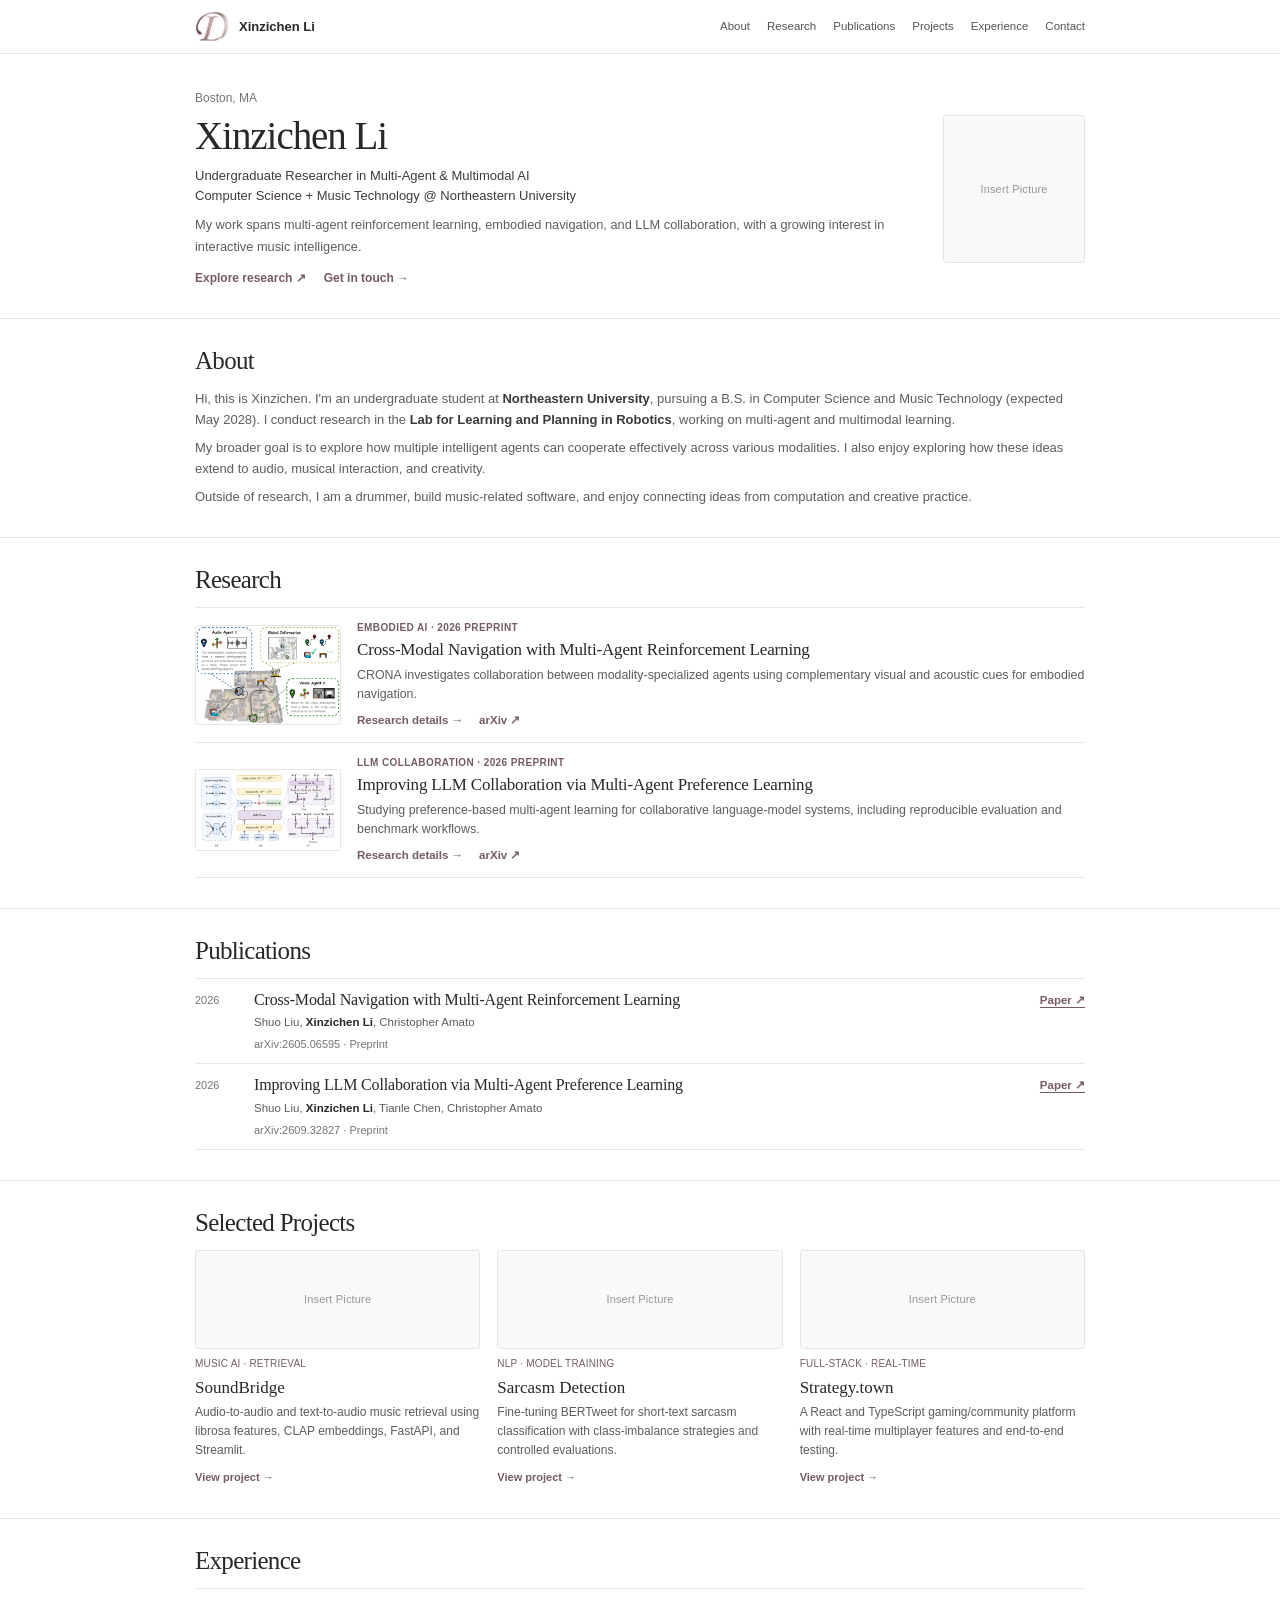
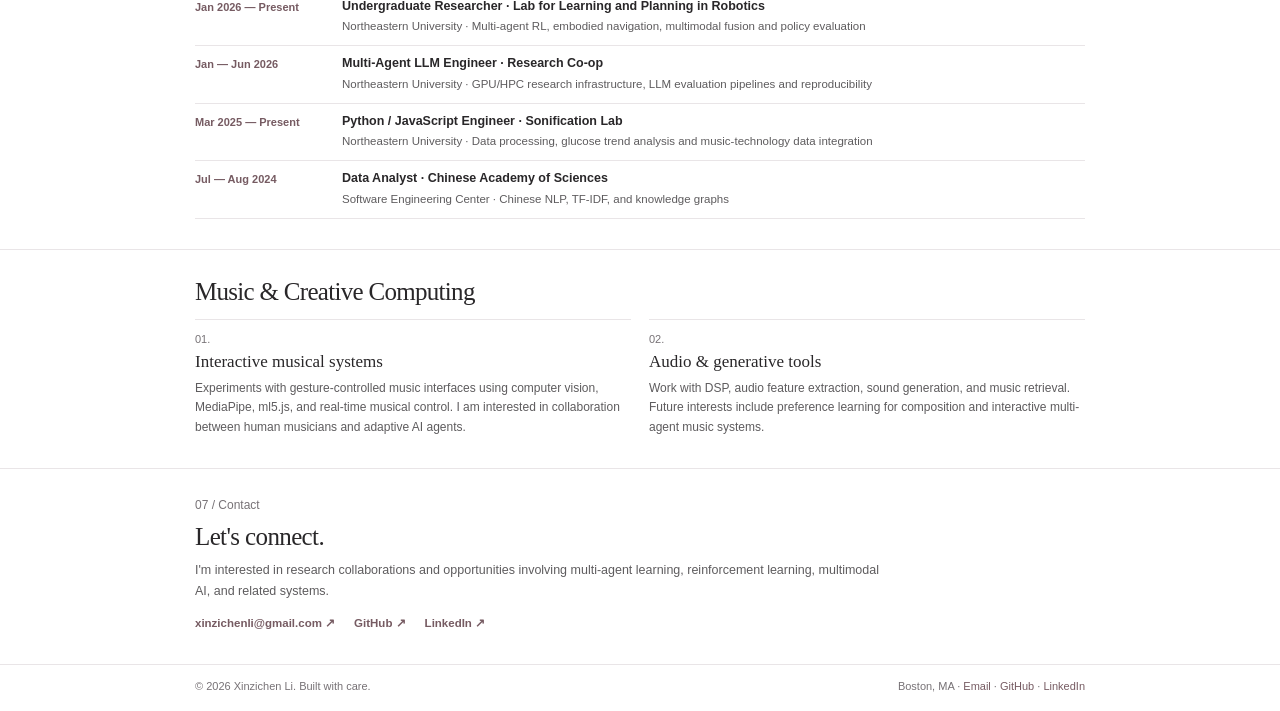
==== index.html @ 0cbbfcc2 "initial launch" ====
<!DOCTYPE html>

<html lang="en"><head><meta charset="utf-8"/><meta content="width=device-width,initial-scale=1" name="viewport"/><meta content="#ffffff" name="theme-color"/><meta content="Xinzichen Li is an undergraduate researcher at Northeastern University exploring multi-agent reinforcement learning, multimodal AI, embodied navigation, and music intelligence." name="description"/><meta content="Xinzichen Li" name="author"/><meta content="Xinzichen Li | Research in Multi-Agent &amp; Multimodal AI" property="og:title"/><meta content="Xinzichen Li is an undergraduate researcher at Northeastern University exploring multi-agent reinforcement learning, multimodal AI, embodied navigation, and music intelligence." property="og:description"/><meta content="website" property="og:type"/><title>Xinzichen Li | Research in Multi-Agent &amp; Multimodal AI</title><link href="assets/favicon.png" rel="icon" type="image/png"/><link href="assets/style.css" rel="stylesheet"/></head><body><a class="skip-link" href="#main">Skip to content</a><header class="site-header"><div class="container header-inner"><a aria-label="Xinzichen Li — Home" class="brand" href="index.html"><img alt="" aria-hidden="true" class="brand-logo" height="34" src="assets/danny-li-logo.png" width="34"/><span>Xinzichen Li</span></a><button aria-controls="primary-navigation" aria-expanded="false" aria-label="Open navigation" class="mobile-toggle">☰ Menu</button><nav aria-label="Primary navigation" class="nav" id="primary-navigation"><a href="index.html#about">About</a><a href="index.html#research">Research</a><a href="index.html#publications">Publications</a><a href="index.html#projects">Projects</a><a href="index.html#experience">Experience</a><a href="index.html#contact">Contact</a></nav></div></header><main id="main"><div class="container"><section class="hero" id="home"><div><div class="eyebrow">Boston, MA</div><h1>Xinzichen Li</h1><p class="hero-sub">Undergraduate Researcher in Multi-Agent &amp; Multimodal AI<br/>Computer Science + Music Technology @ Northeastern University</p><p class="hero-description">My work spans multi-agent reinforcement learning, embodied navigation, and LLM collaboration, with a growing interest in interactive music intelligence.</p><div class="hero-actions"><a class="hero-link" href="#research">Explore research <span aria-hidden="true">↗</span></a><a class="hero-link" href="mailto:xinzichenli@gmail.com">Get in touch <span aria-hidden="true">→</span></a></div></div><div class="hero-photo-col"><div aria-label="Image placeholder — Insert Picture" class="placeholder-image hero-portrait" role="img">Insert Picture</div></div></section></div>
<hr class="divider"/><section class="section container" id="about"><div class="section-head"><div class="section-header-group"><h2>About</h2></div></div><div class="about-grid"><div><p class="about-copy">Hi, this is Xinzichen. I'm an undergraduate student at <strong>Northeastern University</strong>, pursuing a B.S. in Computer Science and Music Technology (expected May 2028). I conduct research in the <strong>Lab for Learning and Planning in Robotics</strong>, working on multi-agent and multimodal learning.</p><p class="about-copy">My broader goal is to explore how multiple intelligent agents can cooperate effectively across various modalities. I also enjoy exploring how these ideas extend to audio, musical interaction, and creativity.</p><p class="about-copy">Outside of research, I am a drummer, build music-related software, and enjoy connecting ideas from computation and creative practice.</p></div></div></section>
<hr class="divider"/><section class="section container" id="research"><div class="section-head"><div><div class="section-header-group"><h2>Research</h2></div></div></div><div class="research-grid"><article class="research-card"><img class="research-figure" src="assets/figures/crona-figure-1.png" alt="CRONA Figure 1: collaborative navigation with audio and vision agents" loading="lazy"/><div class="research-body"><div class="card-meta">Embodied AI · 2026 Preprint</div><h3>Cross-Modal Navigation with Multi-Agent Reinforcement Learning</h3><p>CRONA investigates collaboration between modality-specialized agents using complementary visual and acoustic cues for embodied navigation.</p><div class="card-links"><a class="text-link" href="research/crona.html">Research details →</a><a class="text-link" href="https://arxiv.org/abs/2605.06595" rel="noopener" target="_blank">arXiv ↗</a></div></div></article><article class="research-card"><img class="research-figure" src="assets/figures/mapl-figure-1.png" alt="MAPL Figure 1: multi-agent preference learning framework" loading="lazy"/><div class="research-body"><div class="card-meta">LLM Collaboration · 2026 Preprint</div><h3>Improving LLM Collaboration via Multi-Agent Preference Learning</h3><p>Studying preference-based multi-agent learning for collaborative language-model systems, including reproducible evaluation and benchmark workflows.</p><div class="card-links"><a class="text-link" href="research/mapl.html">Research details →</a><a class="text-link" href="https://arxiv.org/abs/2609.32827" rel="noopener" target="_blank">arXiv ↗</a></div></div></article></div></section>
<hr class="divider"/><section class="section container" id="publications"><div class="section-head"><div><div class="section-header-group"><h2>Publications</h2></div></div></div><div class="publications"><article class="pub-row"><div class="pub-year">2026</div><div><h3 class="pub-title">Cross-Modal Navigation with Multi-Agent Reinforcement Learning</h3><p class="pub-authors">Shuo Liu, <strong>Xinzichen Li</strong>, Christopher Amato</p><div class="pub-meta">arXiv:2605.06595 · Preprint</div></div><div class="pub-action"><a href="https://arxiv.org/abs/2605.06595" rel="noopener" target="_blank">Paper ↗</a></div></article><article class="pub-row"><div class="pub-year">2026</div><div><h3 class="pub-title">Improving LLM Collaboration via Multi-Agent Preference Learning</h3><p class="pub-authors">Shuo Liu, <strong>Xinzichen Li</strong>, Tianle Chen, Christopher Amato</p><div class="pub-meta">arXiv:2609.32827 · Preprint</div></div><div class="pub-action"><a href="https://arxiv.org/abs/2609.32827" rel="noopener" target="_blank">Paper ↗</a></div></article></div></section>
<hr class="divider"/><section class="section container" id="projects"><div class="section-head"><div><div class="section-header-group"><h2>Selected Projects</h2></div></div></div><div class="projects-grid"><a class="project-card" href="projects/soundbridge.html"><div aria-label="Image placeholder — Insert Picture" class="placeholder-image" role="img">Insert Picture</div><div class="project-card-body"><div class="tagline">MUSIC AI · RETRIEVAL</div><h3>SoundBridge</h3><p>Audio-to-audio and text-to-audio music retrieval using librosa features, CLAP embeddings, FastAPI, and Streamlit.</p><span class="explore">View project →</span></div></a><a class="project-card" href="projects/sarcasm.html"><div aria-label="Image placeholder — Insert Picture" class="placeholder-image" role="img">Insert Picture</div><div class="project-card-body"><div class="tagline">NLP · MODEL TRAINING</div><h3>Sarcasm Detection</h3><p>Fine-tuning BERTweet for short-text sarcasm classification with class-imbalance strategies and controlled evaluations.</p><span class="explore">View project →</span></div></a><a class="project-card" href="projects/strategy.html"><div aria-label="Image placeholder — Insert Picture" class="placeholder-image" role="img">Insert Picture</div><div class="project-card-body"><div class="tagline">FULL-STACK · REAL-TIME</div><h3>Strategy.town</h3><p>A React and TypeScript gaming/community platform with real-time multiplayer features and end-to-end testing.</p><span class="explore">View project →</span></div></a></div></section>
<hr class="divider"/><section class="section container" id="experience"><div class="section-head"><div class="section-header-group"><h2>Experience</h2></div></div><div class="timeline"><div class="experience-row"><div class="experience-date">Jan 2026 — Present</div><div class="experience-info"><h3>Undergraduate Researcher · Lab for Learning and Planning in Robotics</h3><p>Northeastern University · Multi-agent RL, embodied navigation, multimodal fusion and policy evaluation</p></div></div><div class="experience-row"><div class="experience-date">Jan — Jun 2026</div><div class="experience-info"><h3>Multi-Agent LLM Engineer · Research Co-op</h3><p>Northeastern University · GPU/HPC research infrastructure, LLM evaluation pipelines and reproducibility</p></div></div><div class="experience-row"><div class="experience-date">Mar 2025 — Present</div><div class="experience-info"><h3>Python / JavaScript Engineer · Sonification Lab</h3><p>Northeastern University · Data processing, glucose trend analysis and music-technology data integration</p></div></div><div class="experience-row"><div class="experience-date">Jul — Aug 2024</div><div class="experience-info"><h3>Data Analyst · Chinese Academy of Sciences</h3><p>Software Engineering Center · Chinese NLP, TF-IDF, and knowledge graphs</p></div></div></div></section>
<hr class="divider"/><section class="section container" id="beyond"><div class="section-head"><div><div class="section-header-group"><h2>Music &amp; Creative Computing</h2></div></div></div><div class="beyond-grid"><div class="beyond-card"><div class="small-number">01.</div><h3>Interactive musical systems</h3><p>Experiments with gesture-controlled music interfaces using computer vision, MediaPipe, ml5.js, and real-time musical control. I am interested in collaboration between human musicians and adaptive AI agents.</p></div><div class="beyond-card"><div class="small-number">02.</div><h3>Audio &amp; generative tools</h3><p>Work with DSP, audio feature extraction, sound generation, and music retrieval. Future interests include preference learning for composition and interactive multi-agent music systems.</p></div></div></section>
<hr class="divider"/><section class="contact-section container" id="contact"><div class="eyebrow">07 / Contact</div><h2>Let's connect.</h2><p>I'm interested in research collaborations and opportunities involving multi-agent learning, reinforcement learning, multimodal AI, and related systems.</p><div class="contact-links"><a class="text-link" href="mailto:xinzichenli@gmail.com">xinzichenli@gmail.com ↗</a><a class="text-link" href="https://github.com/DannyGetGrammy" rel="noopener" target="_blank">GitHub ↗</a><a class="text-link" href="https://www.linkedin.com/in/xinzichen-li-80b513294" rel="noopener" target="_blank">LinkedIn ↗</a></div></section></main><footer class="site-footer"><div class="container footer-inner"><div>© <span data-year="">2026</span> Xinzichen Li. Built with care.</div><div>Boston, MA · <a href="mailto:xinzichenli@gmail.com">Email</a> · <a href="https://github.com/DannyGetGrammy" rel="noopener" target="_blank">GitHub</a> · <a href="https://www.linkedin.com/in/xinzichen-li-80b513294" rel="noopener" target="_blank">LinkedIn</a></div></div></footer><script defer="" src="assets/script.js"></script></body></html>
---- assets/style.css ----
/* Xinzichen Li · Academic Minimal v2 */
:root {
  --bg: #fff;
  --ink: #292729;
  --muted: #5e5c5e;
  --subtle: #777276;
  --green: #765b62;
  --line: #e9e5e7;
  --soft: #faf9f9;
  --sans: -apple-system, BlinkMacSystemFont, "Segoe UI", Arial, sans-serif;
  --serif: Georgia, "Times New Roman", serif;
}
* { box-sizing: border-box; }
html { scroll-behavior: smooth; }
body { margin: 0; color: var(--ink); background: var(--bg); font: 13.5px/1.65 var(--sans); -webkit-font-smoothing: antialiased; }
::selection { background: #ede4e7; }
a { color: var(--green); text-underline-offset: 3px; }
a:hover { color: #5a444a; }
button { font: inherit; }
a:focus-visible, button:focus-visible { outline: 2px solid var(--green); outline-offset: 3px; }
.container { width: min(100% - 52px, 980px); margin: 0 auto; }

/* Navigation */
.site-header { height: 60px; position: sticky; top: 0; z-index: 20; border-bottom: 1px solid var(--line); background: rgba(255,255,255,.97); }
.header-inner { height: 100%; display: flex; align-items: center; justify-content: space-between; gap: 18px; }
.brand { font-weight: 650; font-size: 14px; color: var(--ink); text-decoration: none; white-space: nowrap; }
.nav { display: flex; align-items: center; gap: 20px; }
.nav a { font-size: 12px; font-weight: 500; text-decoration: none; color: #565256; white-space: nowrap; }
.nav a:hover, .nav a[aria-current="page"] { color: var(--green); }
.nav .nav-cv { border: 1px solid #e6dfe1; border-radius: 3px; padding: 5px 10px; color: var(--green); }
.mobile-toggle { display: none; border: 1px solid var(--line); background: var(--bg); color: var(--ink); padding: 5px 9px; border-radius: 3px; cursor: pointer; }
.skip-link { position: absolute; left: -9999px; top: 0; padding: 8px; background: #fff; z-index: 100; }
.skip-link:focus { left: 9px; top: 9px; }

/* Introduction */
.hero { display: grid; grid-template-columns: minmax(0, 1fr) 175px; align-items: center; gap: 45px; padding: 48px 0 43px; }
.eyebrow { color: var(--subtle); font-size: 12px; font-weight: 500; letter-spacing: 0; text-transform: none; }
.hero h1 { margin: 8px 0 9px; font-family: var(--serif); font-size: 50px; line-height: 1.14; font-weight: 500; letter-spacing: -.035em; white-space: nowrap; }
.hero-sub { font-size: 14px; line-height: 1.55; color: #40393d; margin: 0 0 13px; }
.hero-description { font-size: 12.8px; max-width: 690px; color: var(--muted); line-height: 1.75; margin: 0; }
.hero-actions { display: flex; flex-wrap: wrap; gap: 8px; margin-top: 17px; }
.btn { display: inline-flex; align-items: center; justify-content: center; gap: 5px; padding: 6px 11px; border: 1px solid #e0d5d8; border-radius: 3px; background: #fff; color: var(--green); font-size: 11.5px; font-weight: 600; text-decoration: none; }
.btn:hover { background: #faf6f8; }
.btn.primary { border-color: var(--green); color: #fff; background: var(--green); }
.btn.primary:hover { background: #5d454c; }
.hero-portrait { width: 100%; height: 180px; }
.hero-photo-col { width: 175px; }
.placeholder-image { display: flex; align-items: center; justify-content: center; min-width: 0; background: var(--soft); border: 1px solid #e8e4e6; color: #999297; font: 500 11px/1.5 var(--sans); letter-spacing: .015em; text-align: center; border-radius: 3px; }

/* Section typography & rhythm */
.divider { margin: 0; border: 0; border-top: 1px solid var(--line); }
.section { padding: 38px 0 42px; scroll-margin-top: 73px; }
.section-head { margin: 0 0 19px; display: flex; justify-content: space-between; align-items: baseline; gap: 16px; }
.section-header-group { display: flex; align-items: baseline; gap: 12px; }
.section-num { font-size: 11px; font-weight: 600; color: #82777c; }
.section h2, .section-title { font-family: var(--serif); font-size: 29px; line-height: 1.2; font-weight: 500; white-space: nowrap; letter-spacing: -.028em; margin: 0; }
.section-tail { font-size: 11px; text-decoration: none; font-weight: 600; }
.about-grid { display: block; max-width: 880px; }
.about-copy { font-size: 13px; line-height: 1.75; margin: 0 0 9px; color: var(--muted); }
.about-copy:last-child { margin-bottom: 0; }
.about-copy strong { font-weight: 650; color: #3d393a; }

/* Research — compact academic publication-style rows */
.research-grid { border-top: 1px solid var(--line); display: grid; grid-template-columns: 1fr; }
.research-card { display: grid; grid-template-columns: 175px minmax(0,1fr); gap: 20px; padding: 16px 0; border-bottom: 1px solid var(--line); }
.research-card .placeholder-image { width: 175px; height: 125px; }
.research-body { padding: 0; }
.card-meta { color: var(--green); text-transform: uppercase; letter-spacing: .04em; font-size: 10px; font-weight: 600; }
.research-body h3 { font: 500 18px/1.3 var(--serif); letter-spacing: -.01em; margin: 4px 0 6px; }
.research-body p { font-size: 12.4px; line-height: 1.65; color: var(--muted); margin: 0; max-width: 730px; }
.card-links { display: flex; gap: 16px; flex-wrap: wrap; margin-top: 8px; }
.text-link { font-size: 11.5px; font-weight: 600; text-decoration: none; }
.text-link:hover { text-decoration: underline; }

/* Paper list */
.publications { border-top: 1px solid var(--line); }
.pub-row { display: grid; grid-template-columns: 47px minmax(0,1fr) auto; gap: 12px; align-items: start; padding: 14px 0; border-bottom: 1px solid var(--line); }
.pub-year { color: var(--subtle); font-size: 11px; margin-top: 2px; }
.pub-title { font: 500 17px/1.35 var(--serif); letter-spacing: -.01em; margin: 0 0 3px; }
.pub-authors { margin: 0 0 3px; color: var(--muted); font-size: 11.5px; }
.pub-authors strong { color: var(--ink); font-weight: 650; }
.pub-meta { font-size: 11px; color: var(--subtle); }
.pub-action { white-space: nowrap; font-size: 11.5px; font-weight: 600; padding-top: 2px; }

/* Projects — restrained three-column preview */
.projects-grid { display: grid; grid-template-columns: repeat(3,minmax(0,1fr)); gap: 21px; }
.project-card { display: flex; flex-direction: column; min-width: 0; color: var(--ink); text-decoration: none; }
.project-card:hover { color: var(--ink); }
.project-card .placeholder-image { width: 100%; height: 112px; }
.project-card-body { display: block; padding: 10px 0 0; }
.project-card .tagline { font-size: 10px; letter-spacing: .02em; color: var(--green); text-transform: uppercase; }
.project-card h3 { font: 500 18px/1.32 var(--serif); margin: 4px 0 4px; }
.project-card p { color: var(--muted); font-size: 12px; line-height: 1.6; margin: 0 0 6px; }
.project-card .explore { font-size: 11px; font-weight: 600; color: var(--green); }
.project-card:hover .explore { text-decoration: underline; }

/* Work and interests */
.timeline { border-top: 1px solid var(--line); }
.experience-row { display: grid; grid-template-columns: 150px minmax(0,1fr); gap: 16px; padding: 12px 0; border-bottom: 1px solid var(--line); }
.experience-date { font-size: 11px; font-weight: 600; color: var(--green); }
.experience-info h3 { font-size: 12.5px; font-weight: 650; margin: 0 0 2px; line-height: 1.4; }
.experience-info p { font-size: 11.5px; color: var(--muted); margin: 0; }
.beyond-grid { display: grid; grid-template-columns: 1fr 1fr; gap: 24px; }
.beyond-card { border-top: 1px solid var(--line); padding-top: 10px; }
.beyond-card .small-number { color: var(--subtle); font-size: 11px; }
.beyond-card h3 { font: 500 18px/1.4 var(--serif); margin: 2px 0 5px; }
.beyond-card p { color: var(--muted); font-size: 12px; line-height: 1.65; margin: 0; }
.contact-section { padding: 40px 0 49px; scroll-margin-top: 73px; }
.contact-section h2 { font: 500 30px/1.25 var(--serif); letter-spacing: -.025em; margin: 5px 0 8px; }
.contact-section p { color: var(--muted); font-size: 12.5px; max-width: 700px; margin: 0 0 13px; }
.contact-links { display: flex; flex-wrap: wrap; gap: 19px; }
.site-footer { border-top: 1px solid var(--line); padding: 16px 0 22px; }
.footer-inner { display: flex; justify-content: space-between; gap: 16px; color: var(--subtle); font-size: 11px; }
.footer-inner a { text-decoration: none; }

/* Interior pages */
.detail-hero { padding: 34px 0 23px; }
.breadcrumb { display: flex; align-items: center; gap: 8px; color: var(--subtle); font-size: 11px; }
.breadcrumb a { text-decoration: none; color: var(--muted); }
.detail-hero .eyebrow { margin-top: 16px; }
.detail-hero h1 { font-family: var(--serif); font-size: 45px; line-height: 1.13; font-weight: 500; letter-spacing: -.035em; max-width: 800px; margin: 7px 0 10px; }
.detail-subtitle { max-width: 790px; color: var(--muted); font-size: 13px; line-height: 1.7; margin: 0 0 14px; }
.detail-meta { display: flex; flex-wrap: wrap; gap: 6px; }
.tag { border: 1px solid #e6dfe1; border-radius: 3px; color: #70545c; background: #fcfafb; padding: 3px 7px; font-size: 10px; }
.detail-visual { margin: 0; }
.detail-placeholder { width: 100%; height: 225px; }
.detail-content { display: grid; grid-template-columns: minmax(0,1.9fr) minmax(210px,.7fr); gap: 55px; padding: 29px 0 55px; }
.detail-content h2 { font: 500 25px/1.23 var(--serif); letter-spacing: -.025em; margin: 27px 0 10px; }
.detail-content h2:first-child { margin-top: 0; }
.detail-content p, .detail-content li { color: var(--muted); font-size: 12.8px; line-height: 1.75; }
.detail-content p { margin: 0 0 11px; }
.detail-content ul { padding-left: 18px; margin: 0 0 12px; }
.detail-content li { padding-left: 3px; margin: 0 0 6px; }
.detail-content a { font-weight: 600; }
.detail-aside { align-self: start; position: sticky; top: 85px; border-top: 2px solid #bba7ae; padding-top: 10px; }
.aside-block { padding: 0 0 12px; margin: 0 0 13px; border-bottom: 1px solid var(--line); }
.aside-block h3 { color: var(--green); font-size: 10px; text-transform: uppercase; letter-spacing: .08em; margin: 0 0 5px; }
.aside-block p,.aside-block a { color: var(--muted); font-size: 11.5px; line-height: 1.65; margin: 0; }
.aside-block a { display: block; margin-bottom: 4px; color: var(--green); text-decoration: none; }
.aside-block a:hover { text-decoration: underline; }
.process { display: flex; align-items: stretch; gap: 6px; margin: 16px 0 20px; }
.process-step { flex: 1; padding: 11px 6px; border: 1px solid var(--line); background: var(--soft); border-radius: 3px; text-align: center; font-size: 11px; font-weight: 600; color: #655158; }
.process-arrow { display: grid; place-items: center; font-size: 14px; color: var(--subtle); }
.related { padding: 24px 0 34px; border-top: 1px solid var(--line); }
.related a { font: 500 20px var(--serif); text-decoration: none; }
.related p { margin: 3px 0 0; font-size: 11.5px; color: var(--muted); }

@media (max-width: 930px) {
  .container { width: min(100% - 44px, 890px); }
  .nav { gap: 12px; }
  .nav a { font-size: 11px; }
  .hero { grid-template-columns: minmax(0,1fr) 155px; gap: 24px; }
  .hero-photo-col { width: 155px; }
  .hero-portrait { height: 165px; }
}
@media (max-width: 690px) {
  .site-header { height: 54px; }
  .mobile-toggle { display: block; }
  .nav { display: none; flex-direction: column; align-items: flex-start; gap: 14px; position: absolute; left: 0; right: 0; top: 54px; background: #fff; padding: 16px 24px 20px; border-bottom: 1px solid var(--line); box-shadow: 0 9px 18px rgba(20,30,20,.05); }
  .nav.open { display: flex; }
  .nav a { font-size: 13px; }
  .container { width: min(100% - 34px, 600px); }
  .hero { grid-template-columns: 1fr; padding: 32px 0 32px; gap: 0; }
  .hero h1 { font-size: clamp(32px,8vw,43px); white-space: nowrap; }
  .hero-sub { font-size: 12.5px; }
  .hero-photo-col { display: none; }
  .section { padding: 30px 0 32px; }
  .section-head { margin-bottom: 16px; }
  .section h2 { font-size: 25px; white-space: normal; }
  .section-header-group { gap: 9px; }
  .research-card { grid-template-columns: 110px minmax(0,1fr); gap: 12px; padding: 15px 0; }
  .research-card .placeholder-image { width: 110px; height: 89px; font-size: 10px; }
  .research-body h3 { font-size: 15px; }
  .research-body p { font-size: 11.5px; }
  .card-meta { font-size: 9px; }
  .pub-row { grid-template-columns: 40px minmax(0,1fr); gap: 9px; }
  .pub-action { grid-column: 2; padding-top: 0; }
  .pub-title { font-size: 15px; }
  .projects-grid { grid-template-columns: 1fr; gap: 0; border-top: 1px solid var(--line); }
  .project-card { display: grid; grid-template-columns: 105px minmax(0,1fr); gap: 13px; padding: 14px 0; border-bottom: 1px solid var(--line); }
  .project-card .placeholder-image { height: 86px; }
  .project-card-body { padding: 0; }
  .project-card h3 { font-size: 16px; }
  .experience-row { grid-template-columns: 1fr; gap: 3px; }
  .beyond-grid { grid-template-columns: 1fr; gap: 15px; }
  .contact-section { padding: 31px 0 37px; }
  .contact-section h2 { font-size: 27px; }
  .footer-inner { flex-direction: column; gap: 4px; }
  .detail-hero { padding: 25px 0 21px; }
  .detail-hero h1 { font-size: 32px; }
  .detail-placeholder { height: 170px; }
  .detail-content { grid-template-columns: 1fr; gap: 20px; padding-bottom: 36px; }
  .detail-aside { position: static; order: -1; display: grid; grid-template-columns: 1fr 1fr; gap: 11px; }
  .aside-block { margin: 0; }
  .detail-content h2 { font-size: 23px; }
  .process { gap: 4px; }
  .process-step { font-size: 9px; padding: 8px 4px; }
}
@media (max-width: 370px) {
  .hero h1 { font-size: 31px; }
  .research-card { grid-template-columns: 1fr; }
  .research-card .placeholder-image { width: 100%; height: 85px; }
}
@media (prefers-reduced-motion: reduce) { html { scroll-behavior: auto; } }


/* V3: reference-inspired academic minimalism, compact and readable. */
.container { max-width: 890px; }
.site-header { height: 54px; }
.header-inner { gap: 13px; }
.brand { display:inline-flex; align-items:center; gap: 9px; font-size:13px; font-weight:600; }
.brand-logo { display:block; width: 35px; height:35px; object-fit:contain; }
.nav { gap: 17px; }
.nav a { font-size: 11.5px; }
.nav .nav-cv { display:none; }
.hero { grid-template-columns:minmax(0,1fr) 142px; gap:30px; padding:35px 0 29px; }
.hero h1 { font-size:39px; margin:5px 0 8px; white-space:nowrap; letter-spacing:-.027em; }
.hero-sub { font-size:13px; margin-bottom:9px; line-height:1.5; }
.hero-description { font-size:12.8px; line-height:1.68; }
.hero-photo-col { width:142px; }
.hero-portrait { height:148px; }
.hero-actions { display:flex; gap:18px; margin-top:12px; }
.hero-link { display:inline; padding:0; border:0; background:none; font-size:12px; font-weight:600; text-decoration:none; }
.hero-link:hover { text-decoration:underline; }
.section { padding:27px 0 30px; scroll-margin-top:68px; }
.section-head { margin-bottom:12px; }
.section-header-group { gap:0; }
.section h2 { font-size:25px; font-weight:500; }
.about-copy { font-size:13px; line-height:1.62; margin-bottom:7px; }
.research-card { grid-template-columns:146px minmax(0,1fr); gap:16px; padding:12px 0; }
.research-card .placeholder-image { width:146px; height:104px; }
.research-body h3 { font-size:17px; margin:2px 0 5px; }
.research-body p { font-size:12.4px; line-height:1.58; }
.card-links { margin-top:6px; }
.pub-row { padding:10px 0; }
.pub-title { font-size:16px; }
.projects-grid { gap:17px; }
.project-card .placeholder-image { height:99px; }
.project-card-body { padding-top:7px; }
.project-card h3 { font-size:17px; }
.project-card p { font-size:12px; line-height:1.57; }
.experience-row { padding:9px 0; grid-template-columns:135px minmax(0,1fr); gap:12px; }
.beyond-grid { gap:18px; }
.beyond-card h3 { font-size:17px; }
.contact-section { padding:27px 0 31px; scroll-margin-top:68px; }
.contact-section h2 { font-size:25px; }
.site-footer { padding:12px 0 16px; }
.detail-hero { padding:26px 0 19px; }
.detail-hero h1 { font-size:37px; }
.detail-placeholder { height:190px; }
.detail-content { gap:35px; padding:23px 0 39px; }
.detail-content h2 { font-size:23px; margin:23px 0 8px; }

@media(max-width:930px) {
  .container { width:min(100% - 44px,890px); }
  .hero { grid-template-columns:minmax(0,1fr) 130px; gap:23px; }
  .hero-photo-col { width:130px; }
  .hero-portrait { height:140px; }
}
@media(max-width:690px) {
  .container { width:min(100% - 34px,600px); }
  .site-header { height:52px; }
  .brand-logo { width:31px; height:31px; }
  .nav { top:52px; gap:13px; }
  .hero { grid-template-columns:1fr; gap:0; padding:25px 0 25px; }
  .hero h1 { font-size:clamp(29px,7.3vw,37px); white-space:nowrap; }
  .hero-sub { font-size:12.7px; }
  .hero-photo-col { display:none; }
  .section { padding:24px 0 27px; }
  .section h2 { font-size:23px; }
  .research-card { grid-template-columns:102px minmax(0,1fr); gap:11px; padding:13px 0; }
  .research-card .placeholder-image { width:102px; height:81px; }
  .research-body h3 { font-size:15px; }
  .research-body p { font-size:11.8px; }
  .projects-grid { grid-template-columns:1fr; gap:0; }
  .project-card { grid-template-columns:95px minmax(0,1fr); gap:12px; padding:12px 0; }
  .project-card .placeholder-image { height:79px; }
  .experience-row { grid-template-columns:1fr; gap:2px; }
  .contact-section { padding:25px 0 30px; }
  .detail-hero h1 { font-size:31px; }
  .detail-content { gap:18px; }
}
@media(max-width:370px) {
  .hero h1 { font-size:28px; }
  .research-card { grid-template-columns:1fr; }
  .research-card .placeholder-image { width:100%; height:76px; }
}

/* Preserve complete paper figures without cropping. */
.research-figure { display: block; width: 100%; height: auto; align-self: center; border: 1px solid var(--line); border-radius: 3px; background: #fff; }
.detail-figure { display: block; width: 100%; max-width: 960px; height: auto; margin: 0 auto; }
.detail-visual a { display: block; }
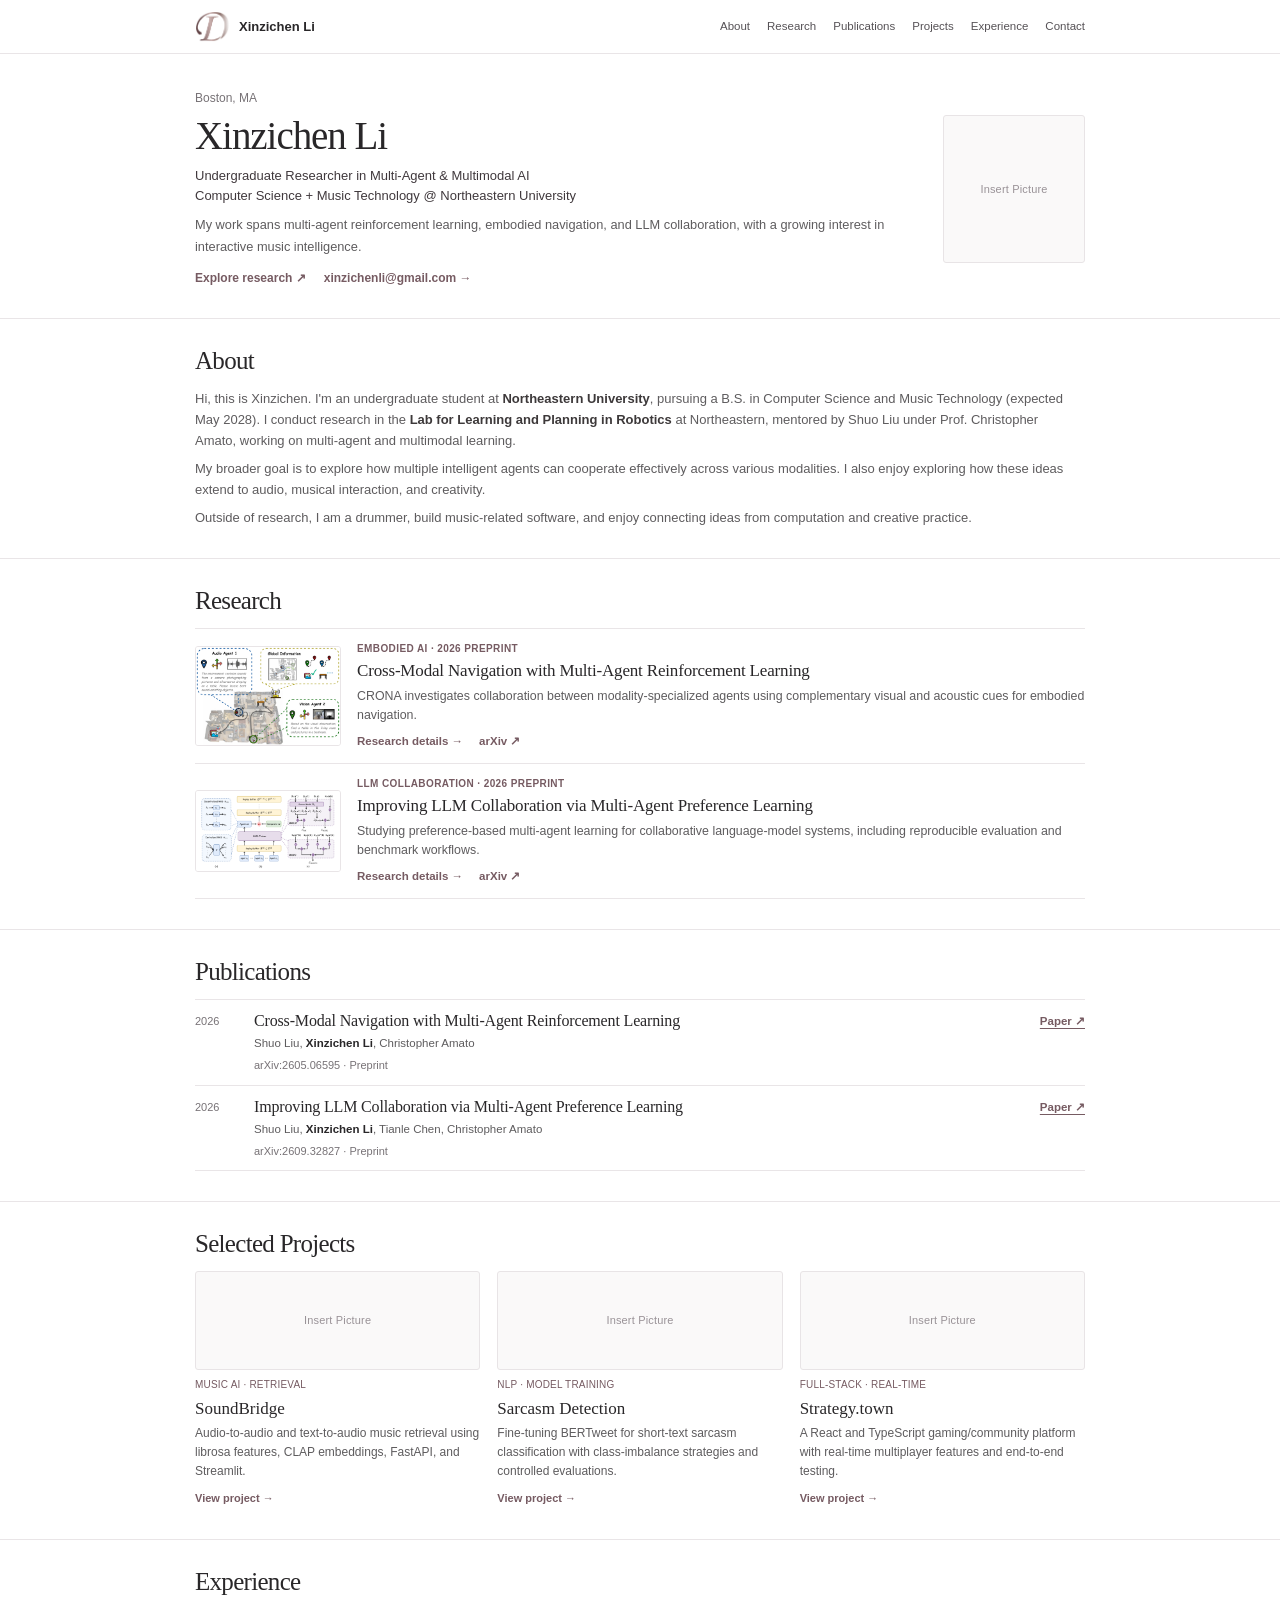
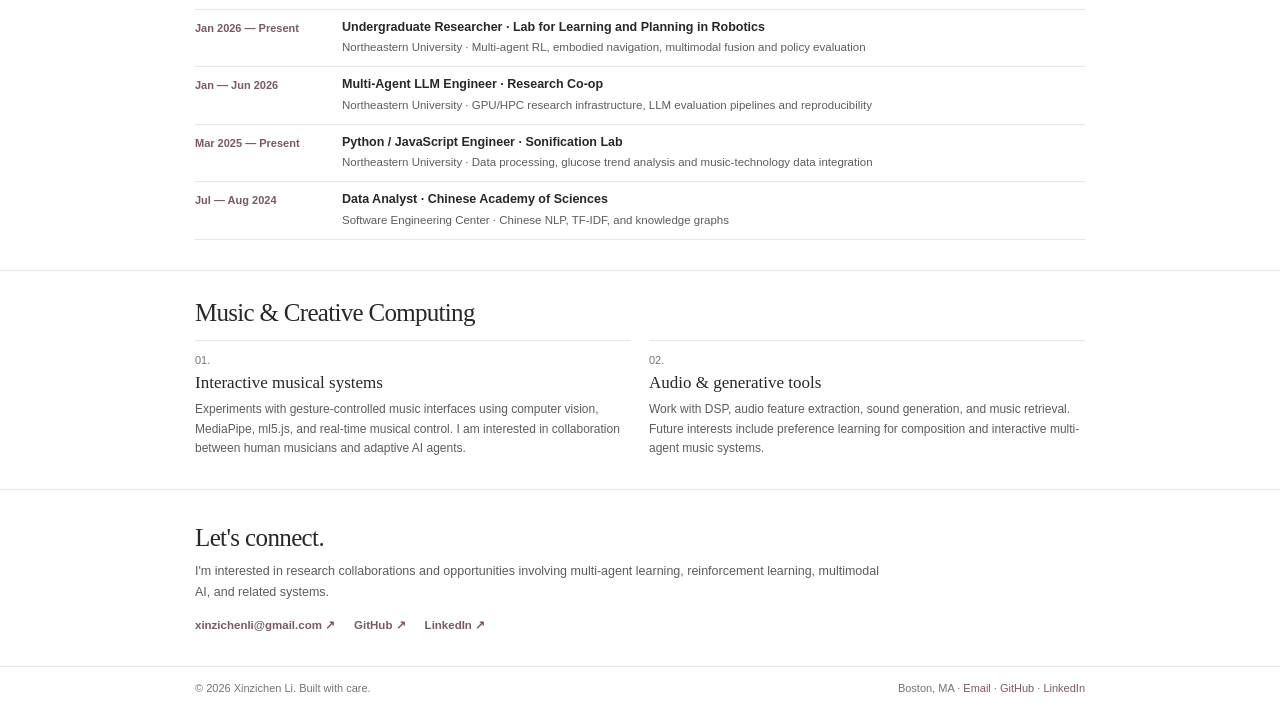
==== commit cc7aeedf: "Update index.html" ====
--- a/index.html
+++ b/index.html
@@ -1,10 +1,10 @@
 <!DOCTYPE html>
 
-<html lang="en"><head><meta charset="utf-8"/><meta content="width=device-width,initial-scale=1" name="viewport"/><meta content="#ffffff" name="theme-color"/><meta content="Xinzichen Li is an undergraduate researcher at Northeastern University exploring multi-agent reinforcement learning, multimodal AI, embodied navigation, and music intelligence." name="description"/><meta content="Xinzichen Li" name="author"/><meta content="Xinzichen Li | Research in Multi-Agent &amp; Multimodal AI" property="og:title"/><meta content="Xinzichen Li is an undergraduate researcher at Northeastern University exploring multi-agent reinforcement learning, multimodal AI, embodied navigation, and music intelligence." property="og:description"/><meta content="website" property="og:type"/><title>Xinzichen Li | Research in Multi-Agent &amp; Multimodal AI</title><link href="assets/favicon.png" rel="icon" type="image/png"/><link href="assets/style.css" rel="stylesheet"/></head><body><a class="skip-link" href="#main">Skip to content</a><header class="site-header"><div class="container header-inner"><a aria-label="Xinzichen Li — Home" class="brand" href="index.html"><img alt="" aria-hidden="true" class="brand-logo" height="34" src="assets/danny-li-logo.png" width="34"/><span>Xinzichen Li</span></a><button aria-controls="primary-navigation" aria-expanded="false" aria-label="Open navigation" class="mobile-toggle">☰ Menu</button><nav aria-label="Primary navigation" class="nav" id="primary-navigation"><a href="index.html#about">About</a><a href="index.html#research">Research</a><a href="index.html#publications">Publications</a><a href="index.html#projects">Projects</a><a href="index.html#experience">Experience</a><a href="index.html#contact">Contact</a></nav></div></header><main id="main"><div class="container"><section class="hero" id="home"><div><div class="eyebrow">Boston, MA</div><h1>Xinzichen Li</h1><p class="hero-sub">Undergraduate Researcher in Multi-Agent &amp; Multimodal AI<br/>Computer Science + Music Technology @ Northeastern University</p><p class="hero-description">My work spans multi-agent reinforcement learning, embodied navigation, and LLM collaboration, with a growing interest in interactive music intelligence.</p><div class="hero-actions"><a class="hero-link" href="#research">Explore research <span aria-hidden="true">↗</span></a><a class="hero-link" href="mailto:xinzichenli@gmail.com">Get in touch <span aria-hidden="true">→</span></a></div></div><div class="hero-photo-col"><div aria-label="Image placeholder — Insert Picture" class="placeholder-image hero-portrait" role="img">Insert Picture</div></div></section></div>
-<hr class="divider"/><section class="section container" id="about"><div class="section-head"><div class="section-header-group"><h2>About</h2></div></div><div class="about-grid"><div><p class="about-copy">Hi, this is Xinzichen. I'm an undergraduate student at <strong>Northeastern University</strong>, pursuing a B.S. in Computer Science and Music Technology (expected May 2028). I conduct research in the <strong>Lab for Learning and Planning in Robotics</strong>, working on multi-agent and multimodal learning.</p><p class="about-copy">My broader goal is to explore how multiple intelligent agents can cooperate effectively across various modalities. I also enjoy exploring how these ideas extend to audio, musical interaction, and creativity.</p><p class="about-copy">Outside of research, I am a drummer, build music-related software, and enjoy connecting ideas from computation and creative practice.</p></div></div></section>
+<html lang="en"><head><meta charset="utf-8"/><meta content="width=device-width,initial-scale=1" name="viewport"/><meta content="#ffffff" name="theme-color"/><meta content="Xinzichen Li is an undergraduate researcher at Northeastern University exploring multi-agent reinforcement learning, multimodal AI, embodied navigation, and music intelligence." name="description"/><meta content="Xinzichen Li" name="author"/><meta content="Xinzichen Li | Research in Multi-Agent &amp; Multimodal AI" property="og:title"/><meta content="Xinzichen Li is an undergraduate researcher at Northeastern University exploring multi-agent reinforcement learning, multimodal AI, embodied navigation, and music intelligence." property="og:description"/><meta content="website" property="og:type"/><title>Xinzichen Li | Research in Multi-Agent &amp; Multimodal AI</title><link href="assets/favicon.png" rel="icon" type="image/png"/><link href="assets/style.css" rel="stylesheet"/></head><body><a class="skip-link" href="#main">Skip to content</a><header class="site-header"><div class="container header-inner"><a aria-label="Xinzichen Li — Home" class="brand" href="index.html"><img alt="" aria-hidden="true" class="brand-logo" height="34" src="assets/danny-li-logo.png" width="34"/><span>Xinzichen Li</span></a><button aria-controls="primary-navigation" aria-expanded="false" aria-label="Open navigation" class="mobile-toggle">☰ Menu</button><nav aria-label="Primary navigation" class="nav" id="primary-navigation"><a href="index.html#about">About</a><a href="index.html#research">Research</a><a href="index.html#publications">Publications</a><a href="index.html#projects">Projects</a><a href="index.html#experience">Experience</a><a href="index.html#contact">Contact</a></nav></div></header><main id="main"><div class="container"><section class="hero" id="home"><div><div class="eyebrow">Boston, MA</div><h1>Xinzichen Li</h1><p class="hero-sub">Undergraduate Researcher in Multi-Agent &amp; Multimodal AI<br/>Computer Science + Music Technology @ Northeastern University</p><p class="hero-description">My work spans multi-agent reinforcement learning, embodied navigation, and LLM collaboration, with a growing interest in interactive music intelligence.</p><div class="hero-actions"><a class="hero-link" href="#research">Explore research <span aria-hidden="true">↗</span></a><a class="hero-link" href="mailto:xinzichenli@gmail.com">xinzichenli@gmail.com <span aria-hidden="true">→</span></a></div></div><div class="hero-photo-col"><div aria-label="Image placeholder — Insert Picture" class="placeholder-image hero-portrait" role="img">Insert Picture</div></div></section></div>
+<hr class="divider"/><section class="section container" id="about"><div class="section-head"><div class="section-header-group"><h2>About</h2></div></div><div class="about-grid"><div><p class="about-copy">Hi, this is Xinzichen. I'm an undergraduate student at <strong>Northeastern University</strong>, pursuing a B.S. in Computer Science and Music Technology (expected May 2028). I conduct research in the <strong>Lab for Learning and Planning in Robotics</strong> at Northeastern, mentored by Shuo Liu under Prof. Christopher Amato, working on multi-agent and multimodal learning.</p><p class="about-copy">My broader goal is to explore how multiple intelligent agents can cooperate effectively across various modalities. I also enjoy exploring how these ideas extend to audio, musical interaction, and creativity.</p><p class="about-copy">Outside of research, I am a drummer, build music-related software, and enjoy connecting ideas from computation and creative practice.</p></div></div></section>
 <hr class="divider"/><section class="section container" id="research"><div class="section-head"><div><div class="section-header-group"><h2>Research</h2></div></div></div><div class="research-grid"><article class="research-card"><img class="research-figure" src="assets/figures/crona-figure-1.png" alt="CRONA Figure 1: collaborative navigation with audio and vision agents" loading="lazy"/><div class="research-body"><div class="card-meta">Embodied AI · 2026 Preprint</div><h3>Cross-Modal Navigation with Multi-Agent Reinforcement Learning</h3><p>CRONA investigates collaboration between modality-specialized agents using complementary visual and acoustic cues for embodied navigation.</p><div class="card-links"><a class="text-link" href="research/crona.html">Research details →</a><a class="text-link" href="https://arxiv.org/abs/2605.06595" rel="noopener" target="_blank">arXiv ↗</a></div></div></article><article class="research-card"><img class="research-figure" src="assets/figures/mapl-figure-1.png" alt="MAPL Figure 1: multi-agent preference learning framework" loading="lazy"/><div class="research-body"><div class="card-meta">LLM Collaboration · 2026 Preprint</div><h3>Improving LLM Collaboration via Multi-Agent Preference Learning</h3><p>Studying preference-based multi-agent learning for collaborative language-model systems, including reproducible evaluation and benchmark workflows.</p><div class="card-links"><a class="text-link" href="research/mapl.html">Research details →</a><a class="text-link" href="https://arxiv.org/abs/2609.32827" rel="noopener" target="_blank">arXiv ↗</a></div></div></article></div></section>
 <hr class="divider"/><section class="section container" id="publications"><div class="section-head"><div><div class="section-header-group"><h2>Publications</h2></div></div></div><div class="publications"><article class="pub-row"><div class="pub-year">2026</div><div><h3 class="pub-title">Cross-Modal Navigation with Multi-Agent Reinforcement Learning</h3><p class="pub-authors">Shuo Liu, <strong>Xinzichen Li</strong>, Christopher Amato</p><div class="pub-meta">arXiv:2605.06595 · Preprint</div></div><div class="pub-action"><a href="https://arxiv.org/abs/2605.06595" rel="noopener" target="_blank">Paper ↗</a></div></article><article class="pub-row"><div class="pub-year">2026</div><div><h3 class="pub-title">Improving LLM Collaboration via Multi-Agent Preference Learning</h3><p class="pub-authors">Shuo Liu, <strong>Xinzichen Li</strong>, Tianle Chen, Christopher Amato</p><div class="pub-meta">arXiv:2609.32827 · Preprint</div></div><div class="pub-action"><a href="https://arxiv.org/abs/2609.32827" rel="noopener" target="_blank">Paper ↗</a></div></article></div></section>
 <hr class="divider"/><section class="section container" id="projects"><div class="section-head"><div><div class="section-header-group"><h2>Selected Projects</h2></div></div></div><div class="projects-grid"><a class="project-card" href="projects/soundbridge.html"><div aria-label="Image placeholder — Insert Picture" class="placeholder-image" role="img">Insert Picture</div><div class="project-card-body"><div class="tagline">MUSIC AI · RETRIEVAL</div><h3>SoundBridge</h3><p>Audio-to-audio and text-to-audio music retrieval using librosa features, CLAP embeddings, FastAPI, and Streamlit.</p><span class="explore">View project →</span></div></a><a class="project-card" href="projects/sarcasm.html"><div aria-label="Image placeholder — Insert Picture" class="placeholder-image" role="img">Insert Picture</div><div class="project-card-body"><div class="tagline">NLP · MODEL TRAINING</div><h3>Sarcasm Detection</h3><p>Fine-tuning BERTweet for short-text sarcasm classification with class-imbalance strategies and controlled evaluations.</p><span class="explore">View project →</span></div></a><a class="project-card" href="projects/strategy.html"><div aria-label="Image placeholder — Insert Picture" class="placeholder-image" role="img">Insert Picture</div><div class="project-card-body"><div class="tagline">FULL-STACK · REAL-TIME</div><h3>Strategy.town</h3><p>A React and TypeScript gaming/community platform with real-time multiplayer features and end-to-end testing.</p><span class="explore">View project →</span></div></a></div></section>
 <hr class="divider"/><section class="section container" id="experience"><div class="section-head"><div class="section-header-group"><h2>Experience</h2></div></div><div class="timeline"><div class="experience-row"><div class="experience-date">Jan 2026 — Present</div><div class="experience-info"><h3>Undergraduate Researcher · Lab for Learning and Planning in Robotics</h3><p>Northeastern University · Multi-agent RL, embodied navigation, multimodal fusion and policy evaluation</p></div></div><div class="experience-row"><div class="experience-date">Jan — Jun 2026</div><div class="experience-info"><h3>Multi-Agent LLM Engineer · Research Co-op</h3><p>Northeastern University · GPU/HPC research infrastructure, LLM evaluation pipelines and reproducibility</p></div></div><div class="experience-row"><div class="experience-date">Mar 2025 — Present</div><div class="experience-info"><h3>Python / JavaScript Engineer · Sonification Lab</h3><p>Northeastern University · Data processing, glucose trend analysis and music-technology data integration</p></div></div><div class="experience-row"><div class="experience-date">Jul — Aug 2024</div><div class="experience-info"><h3>Data Analyst · Chinese Academy of Sciences</h3><p>Software Engineering Center · Chinese NLP, TF-IDF, and knowledge graphs</p></div></div></div></section>
 <hr class="divider"/><section class="section container" id="beyond"><div class="section-head"><div><div class="section-header-group"><h2>Music &amp; Creative Computing</h2></div></div></div><div class="beyond-grid"><div class="beyond-card"><div class="small-number">01.</div><h3>Interactive musical systems</h3><p>Experiments with gesture-controlled music interfaces using computer vision, MediaPipe, ml5.js, and real-time musical control. I am interested in collaboration between human musicians and adaptive AI agents.</p></div><div class="beyond-card"><div class="small-number">02.</div><h3>Audio &amp; generative tools</h3><p>Work with DSP, audio feature extraction, sound generation, and music retrieval. Future interests include preference learning for composition and interactive multi-agent music systems.</p></div></div></section>
-<hr class="divider"/><section class="contact-section container" id="contact"><div class="eyebrow">07 / Contact</div><h2>Let's connect.</h2><p>I'm interested in research collaborations and opportunities involving multi-agent learning, reinforcement learning, multimodal AI, and related systems.</p><div class="contact-links"><a class="text-link" href="mailto:xinzichenli@gmail.com">xinzichenli@gmail.com ↗</a><a class="text-link" href="https://github.com/DannyGetGrammy" rel="noopener" target="_blank">GitHub ↗</a><a class="text-link" href="https://www.linkedin.com/in/xinzichen-li-80b513294" rel="noopener" target="_blank">LinkedIn ↗</a></div></section></main><footer class="site-footer"><div class="container footer-inner"><div>© <span data-year="">2026</span> Xinzichen Li. Built with care.</div><div>Boston, MA · <a href="mailto:xinzichenli@gmail.com">Email</a> · <a href="https://github.com/DannyGetGrammy" rel="noopener" target="_blank">GitHub</a> · <a href="https://www.linkedin.com/in/xinzichen-li-80b513294" rel="noopener" target="_blank">LinkedIn</a></div></div></footer><script defer="" src="assets/script.js"></script></body></html>+<hr class="divider"/><section class="contact-section container" id="contact"><h2>Let's connect.</h2><p>I'm interested in research collaborations and opportunities involving multi-agent learning, reinforcement learning, multimodal AI, and related systems.</p><div class="contact-links"><a class="text-link" href="mailto:xinzichenli@gmail.com">xinzichenli@gmail.com ↗</a><a class="text-link" href="https://github.com/DannyGetGrammy" rel="noopener" target="_blank">GitHub ↗</a><a class="text-link" href="https://www.linkedin.com/in/xinzichen-li-80b513294" rel="noopener" target="_blank">LinkedIn ↗</a></div></section></main><footer class="site-footer"><div class="container footer-inner"><div>© <span data-year="">2026</span> Xinzichen Li. Built with care.</div><div>Boston, MA · <a href="mailto:xinzichenli@gmail.com">Email</a> · <a href="https://github.com/DannyGetGrammy" rel="noopener" target="_blank">GitHub</a> · <a href="https://www.linkedin.com/in/xinzichen-li-80b513294" rel="noopener" target="_blank">LinkedIn</a></div></div></footer><script defer="" src="assets/script.js"></script></body></html>
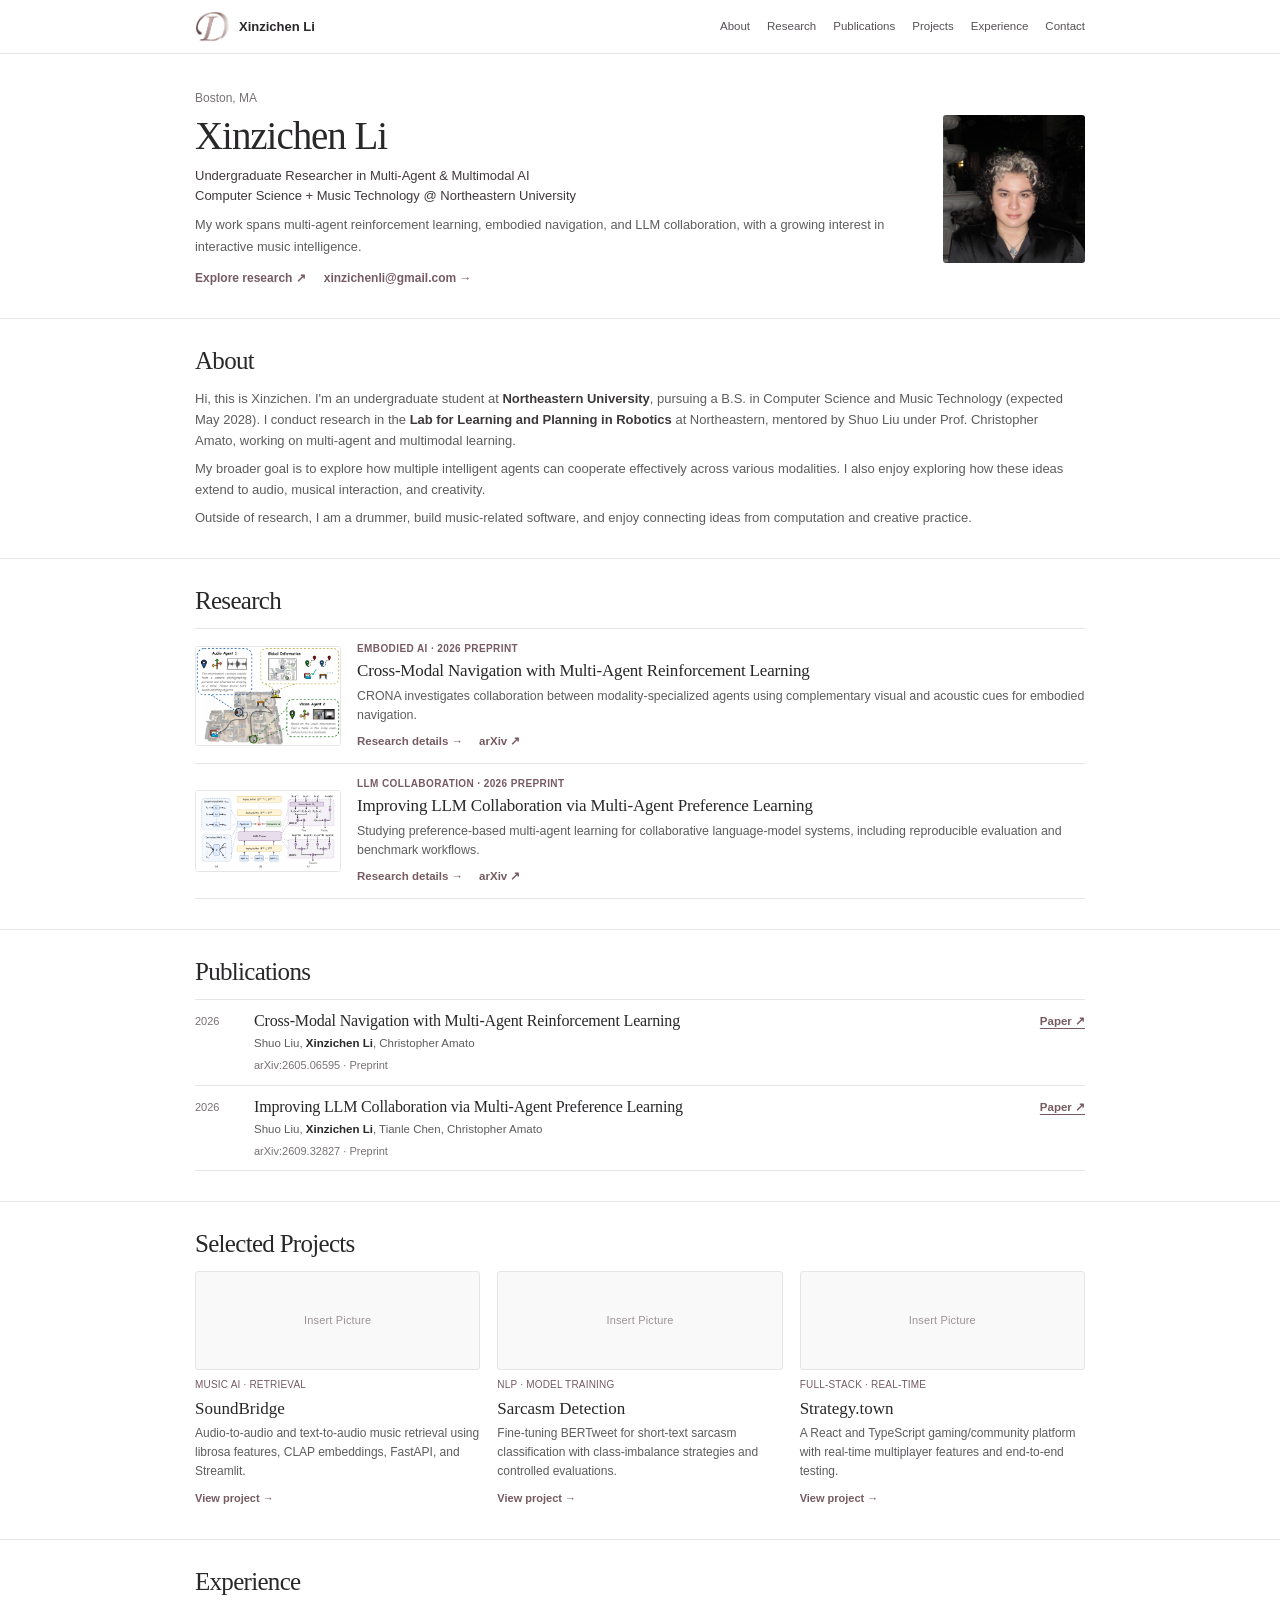
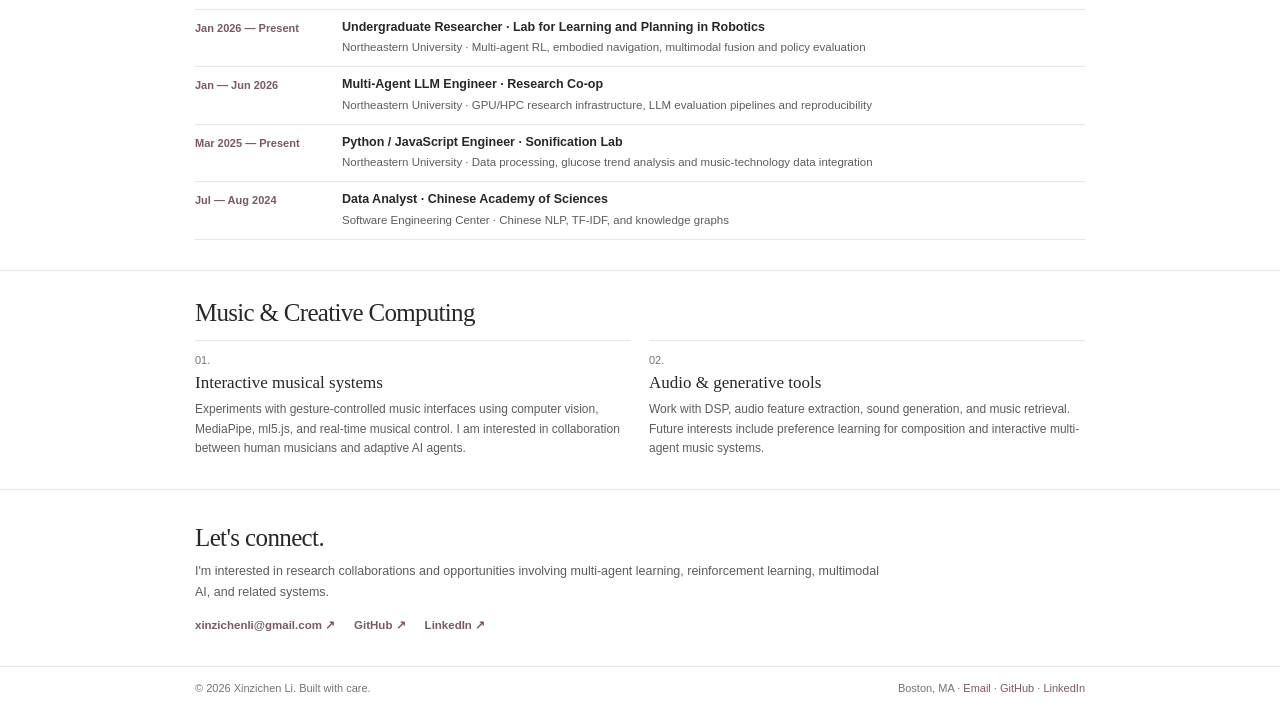
==== commit e0cc17d8: "headshot add heashot" ====
--- a/index.html
+++ b/index.html
@@ -1,6 +1,6 @@
 <!DOCTYPE html>
 
-<html lang="en"><head><meta charset="utf-8"/><meta content="width=device-width,initial-scale=1" name="viewport"/><meta content="#ffffff" name="theme-color"/><meta content="Xinzichen Li is an undergraduate researcher at Northeastern University exploring multi-agent reinforcement learning, multimodal AI, embodied navigation, and music intelligence." name="description"/><meta content="Xinzichen Li" name="author"/><meta content="Xinzichen Li | Research in Multi-Agent &amp; Multimodal AI" property="og:title"/><meta content="Xinzichen Li is an undergraduate researcher at Northeastern University exploring multi-agent reinforcement learning, multimodal AI, embodied navigation, and music intelligence." property="og:description"/><meta content="website" property="og:type"/><title>Xinzichen Li | Research in Multi-Agent &amp; Multimodal AI</title><link href="assets/favicon.png" rel="icon" type="image/png"/><link href="assets/style.css" rel="stylesheet"/></head><body><a class="skip-link" href="#main">Skip to content</a><header class="site-header"><div class="container header-inner"><a aria-label="Xinzichen Li — Home" class="brand" href="index.html"><img alt="" aria-hidden="true" class="brand-logo" height="34" src="assets/danny-li-logo.png" width="34"/><span>Xinzichen Li</span></a><button aria-controls="primary-navigation" aria-expanded="false" aria-label="Open navigation" class="mobile-toggle">☰ Menu</button><nav aria-label="Primary navigation" class="nav" id="primary-navigation"><a href="index.html#about">About</a><a href="index.html#research">Research</a><a href="index.html#publications">Publications</a><a href="index.html#projects">Projects</a><a href="index.html#experience">Experience</a><a href="index.html#contact">Contact</a></nav></div></header><main id="main"><div class="container"><section class="hero" id="home"><div><div class="eyebrow">Boston, MA</div><h1>Xinzichen Li</h1><p class="hero-sub">Undergraduate Researcher in Multi-Agent &amp; Multimodal AI<br/>Computer Science + Music Technology @ Northeastern University</p><p class="hero-description">My work spans multi-agent reinforcement learning, embodied navigation, and LLM collaboration, with a growing interest in interactive music intelligence.</p><div class="hero-actions"><a class="hero-link" href="#research">Explore research <span aria-hidden="true">↗</span></a><a class="hero-link" href="mailto:xinzichenli@gmail.com">xinzichenli@gmail.com <span aria-hidden="true">→</span></a></div></div><div class="hero-photo-col"><div aria-label="Image placeholder — Insert Picture" class="placeholder-image hero-portrait" role="img">Insert Picture</div></div></section></div>
+<html lang="en"><head><meta charset="utf-8"/><meta content="width=device-width,initial-scale=1" name="viewport"/><meta content="#ffffff" name="theme-color"/><meta content="Xinzichen Li is an undergraduate researcher at Northeastern University exploring multi-agent reinforcement learning, multimodal AI, embodied navigation, and music intelligence." name="description"/><meta content="Xinzichen Li" name="author"/><meta content="Xinzichen Li | Research in Multi-Agent &amp; Multimodal AI" property="og:title"/><meta content="Xinzichen Li is an undergraduate researcher at Northeastern University exploring multi-agent reinforcement learning, multimodal AI, embodied navigation, and music intelligence." property="og:description"/><meta content="website" property="og:type"/><title>Xinzichen Li | Research in Multi-Agent &amp; Multimodal AI</title><link href="assets/favicon.png" rel="icon" type="image/png"/><link href="assets/style.css" rel="stylesheet"/></head><body><a class="skip-link" href="#main">Skip to content</a><header class="site-header"><div class="container header-inner"><a aria-label="Xinzichen Li — Home" class="brand" href="index.html"><img alt="" aria-hidden="true" class="brand-logo" height="34" src="assets/danny-li-logo.png" width="34"/><span>Xinzichen Li</span></a><button aria-controls="primary-navigation" aria-expanded="false" aria-label="Open navigation" class="mobile-toggle">☰ Menu</button><nav aria-label="Primary navigation" class="nav" id="primary-navigation"><a href="index.html#about">About</a><a href="index.html#research">Research</a><a href="index.html#publications">Publications</a><a href="index.html#projects">Projects</a><a href="index.html#experience">Experience</a><a href="index.html#contact">Contact</a></nav></div></header><main id="main"><div class="container"><section class="hero" id="home"><div><div class="eyebrow">Boston, MA</div><h1>Xinzichen Li</h1><p class="hero-sub">Undergraduate Researcher in Multi-Agent &amp; Multimodal AI<br/>Computer Science + Music Technology @ Northeastern University</p><p class="hero-description">My work spans multi-agent reinforcement learning, embodied navigation, and LLM collaboration, with a growing interest in interactive music intelligence.</p><div class="hero-actions"><a class="hero-link" href="#research">Explore research <span aria-hidden="true">↗</span></a><a class="hero-link" href="mailto:xinzichenli@gmail.com">xinzichenli@gmail.com <span aria-hidden="true">→</span></a></div></div><div class="hero-photo-col"><img class="hero-portrait" src="assets/xinzichen-li-portrait.jpg" alt="Portrait of Xinzichen Li" width="800" height="800" decoding="async"/></div></section></div>
 <hr class="divider"/><section class="section container" id="about"><div class="section-head"><div class="section-header-group"><h2>About</h2></div></div><div class="about-grid"><div><p class="about-copy">Hi, this is Xinzichen. I'm an undergraduate student at <strong>Northeastern University</strong>, pursuing a B.S. in Computer Science and Music Technology (expected May 2028). I conduct research in the <strong>Lab for Learning and Planning in Robotics</strong> at Northeastern, mentored by Shuo Liu under Prof. Christopher Amato, working on multi-agent and multimodal learning.</p><p class="about-copy">My broader goal is to explore how multiple intelligent agents can cooperate effectively across various modalities. I also enjoy exploring how these ideas extend to audio, musical interaction, and creativity.</p><p class="about-copy">Outside of research, I am a drummer, build music-related software, and enjoy connecting ideas from computation and creative practice.</p></div></div></section>
 <hr class="divider"/><section class="section container" id="research"><div class="section-head"><div><div class="section-header-group"><h2>Research</h2></div></div></div><div class="research-grid"><article class="research-card"><img class="research-figure" src="assets/figures/crona-figure-1.png" alt="CRONA Figure 1: collaborative navigation with audio and vision agents" loading="lazy"/><div class="research-body"><div class="card-meta">Embodied AI · 2026 Preprint</div><h3>Cross-Modal Navigation with Multi-Agent Reinforcement Learning</h3><p>CRONA investigates collaboration between modality-specialized agents using complementary visual and acoustic cues for embodied navigation.</p><div class="card-links"><a class="text-link" href="research/crona.html">Research details →</a><a class="text-link" href="https://arxiv.org/abs/2605.06595" rel="noopener" target="_blank">arXiv ↗</a></div></div></article><article class="research-card"><img class="research-figure" src="assets/figures/mapl-figure-1.png" alt="MAPL Figure 1: multi-agent preference learning framework" loading="lazy"/><div class="research-body"><div class="card-meta">LLM Collaboration · 2026 Preprint</div><h3>Improving LLM Collaboration via Multi-Agent Preference Learning</h3><p>Studying preference-based multi-agent learning for collaborative language-model systems, including reproducible evaluation and benchmark workflows.</p><div class="card-links"><a class="text-link" href="research/mapl.html">Research details →</a><a class="text-link" href="https://arxiv.org/abs/2609.32827" rel="noopener" target="_blank">arXiv ↗</a></div></div></article></div></section>
 <hr class="divider"/><section class="section container" id="publications"><div class="section-head"><div><div class="section-header-group"><h2>Publications</h2></div></div></div><div class="publications"><article class="pub-row"><div class="pub-year">2026</div><div><h3 class="pub-title">Cross-Modal Navigation with Multi-Agent Reinforcement Learning</h3><p class="pub-authors">Shuo Liu, <strong>Xinzichen Li</strong>, Christopher Amato</p><div class="pub-meta">arXiv:2605.06595 · Preprint</div></div><div class="pub-action"><a href="https://arxiv.org/abs/2605.06595" rel="noopener" target="_blank">Paper ↗</a></div></article><article class="pub-row"><div class="pub-year">2026</div><div><h3 class="pub-title">Improving LLM Collaboration via Multi-Agent Preference Learning</h3><p class="pub-authors">Shuo Liu, <strong>Xinzichen Li</strong>, Tianle Chen, Christopher Amato</p><div class="pub-meta">arXiv:2609.32827 · Preprint</div></div><div class="pub-action"><a href="https://arxiv.org/abs/2609.32827" rel="noopener" target="_blank">Paper ↗</a></div></article></div></section>
--- a/assets/style.css
+++ b/assets/style.css
@@ -43,7 +43,7 @@
 .btn:hover { background: #faf6f8; }
 .btn.primary { border-color: var(--green); color: #fff; background: var(--green); }
 .btn.primary:hover { background: #5d454c; }
-.hero-portrait { width: 100%; height: 180px; }
+.hero-portrait { display: block; width: 100%; height: 180px; object-fit: cover; object-position: 50% 50%; border-radius: 3px; }
 .hero-photo-col { width: 175px; }
 .placeholder-image { display: flex; align-items: center; justify-content: center; min-width: 0; background: var(--soft); border: 1px solid #e8e4e6; color: #999297; font: 500 11px/1.5 var(--sans); letter-spacing: .015em; text-align: center; border-radius: 3px; }
 
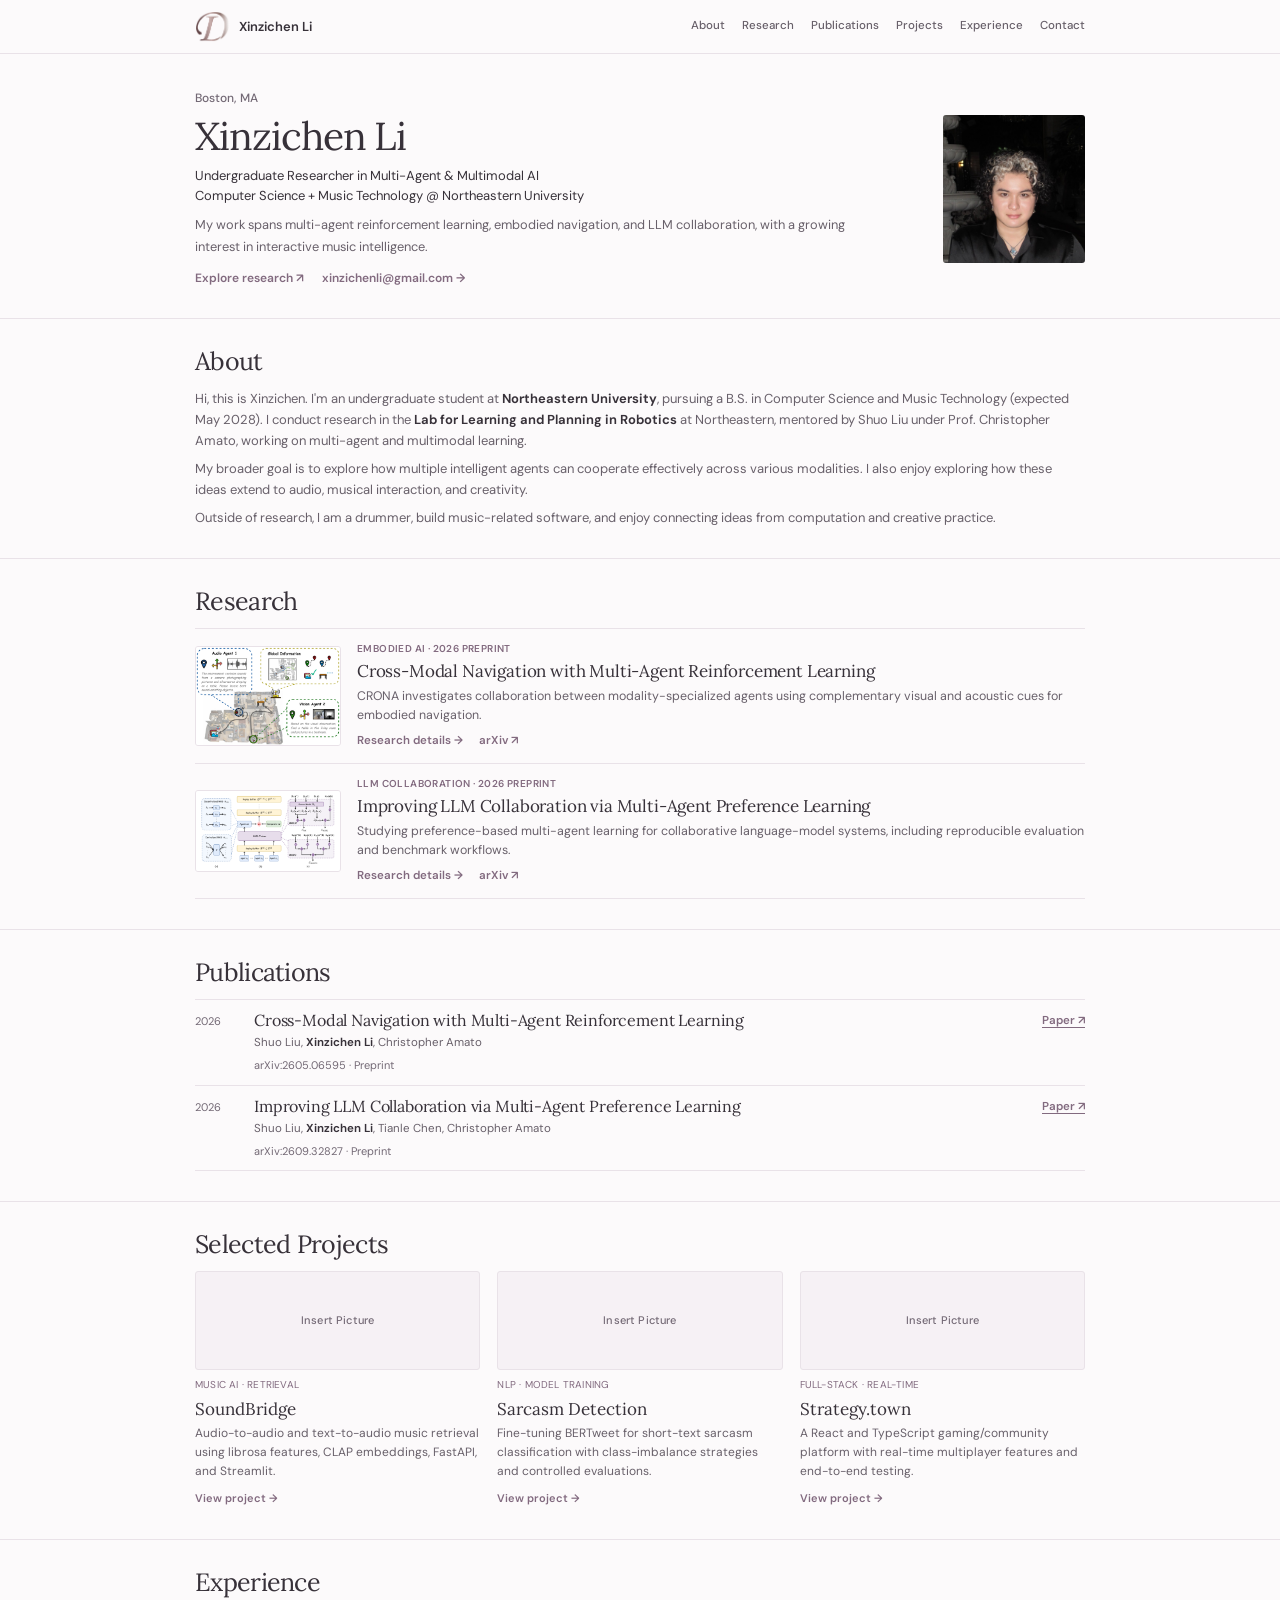
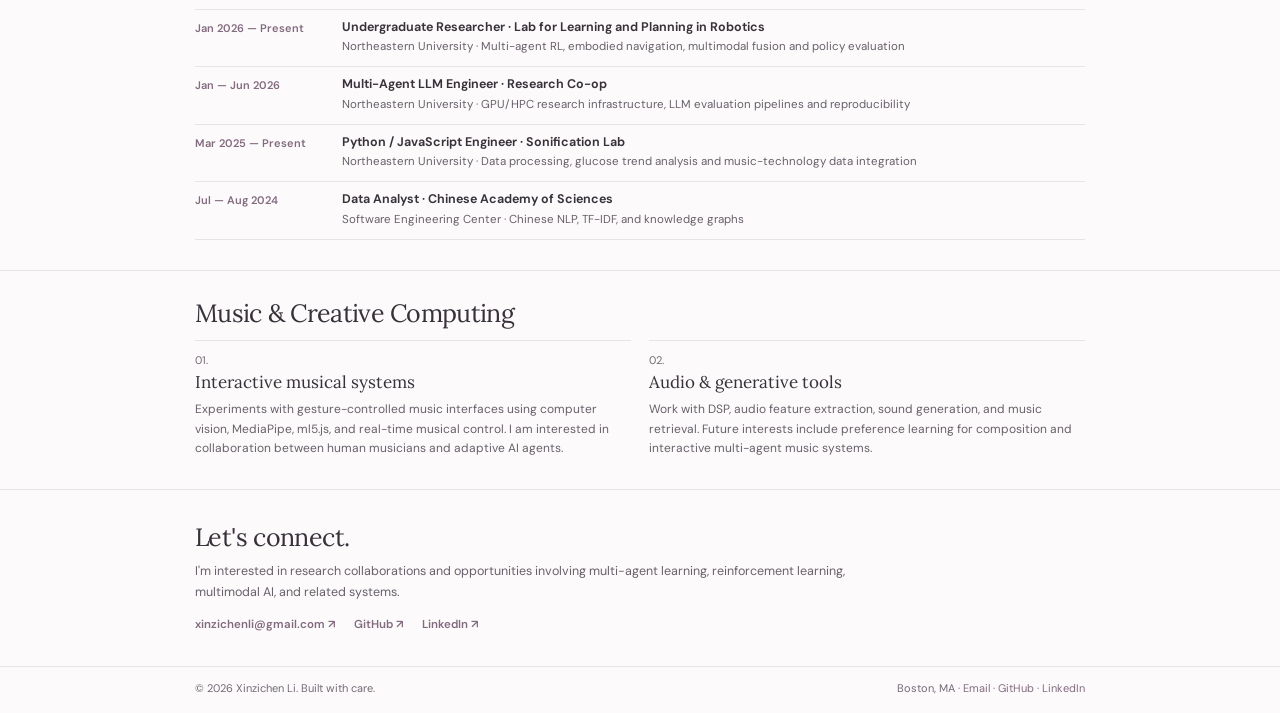
==== commit 9c83d843: "change color change color" ====
--- a/index.html
+++ b/index.html
@@ -1,6 +1,6 @@
 <!DOCTYPE html>
 
-<html lang="en"><head><meta charset="utf-8"/><meta content="width=device-width,initial-scale=1" name="viewport"/><meta content="#ffffff" name="theme-color"/><meta content="Xinzichen Li is an undergraduate researcher at Northeastern University exploring multi-agent reinforcement learning, multimodal AI, embodied navigation, and music intelligence." name="description"/><meta content="Xinzichen Li" name="author"/><meta content="Xinzichen Li | Research in Multi-Agent &amp; Multimodal AI" property="og:title"/><meta content="Xinzichen Li is an undergraduate researcher at Northeastern University exploring multi-agent reinforcement learning, multimodal AI, embodied navigation, and music intelligence." property="og:description"/><meta content="website" property="og:type"/><title>Xinzichen Li | Research in Multi-Agent &amp; Multimodal AI</title><link href="assets/favicon.png" rel="icon" type="image/png"/><link href="assets/style.css" rel="stylesheet"/></head><body><a class="skip-link" href="#main">Skip to content</a><header class="site-header"><div class="container header-inner"><a aria-label="Xinzichen Li — Home" class="brand" href="index.html"><img alt="" aria-hidden="true" class="brand-logo" height="34" src="assets/danny-li-logo.png" width="34"/><span>Xinzichen Li</span></a><button aria-controls="primary-navigation" aria-expanded="false" aria-label="Open navigation" class="mobile-toggle">☰ Menu</button><nav aria-label="Primary navigation" class="nav" id="primary-navigation"><a href="index.html#about">About</a><a href="index.html#research">Research</a><a href="index.html#publications">Publications</a><a href="index.html#projects">Projects</a><a href="index.html#experience">Experience</a><a href="index.html#contact">Contact</a></nav></div></header><main id="main"><div class="container"><section class="hero" id="home"><div><div class="eyebrow">Boston, MA</div><h1>Xinzichen Li</h1><p class="hero-sub">Undergraduate Researcher in Multi-Agent &amp; Multimodal AI<br/>Computer Science + Music Technology @ Northeastern University</p><p class="hero-description">My work spans multi-agent reinforcement learning, embodied navigation, and LLM collaboration, with a growing interest in interactive music intelligence.</p><div class="hero-actions"><a class="hero-link" href="#research">Explore research <span aria-hidden="true">↗</span></a><a class="hero-link" href="mailto:xinzichenli@gmail.com">xinzichenli@gmail.com <span aria-hidden="true">→</span></a></div></div><div class="hero-photo-col"><img class="hero-portrait" src="assets/xinzichen-li-portrait.jpg" alt="Portrait of Xinzichen Li" width="800" height="800" decoding="async"/></div></section></div>
+<html lang="en"><head><meta charset="utf-8"/><meta content="width=device-width,initial-scale=1" name="viewport"/><meta content="#FCFAFB" name="theme-color"/><meta content="Xinzichen Li is an undergraduate researcher at Northeastern University exploring multi-agent reinforcement learning, multimodal AI, embodied navigation, and music intelligence." name="description"/><meta content="Xinzichen Li" name="author"/><meta content="Xinzichen Li | Research in Multi-Agent &amp; Multimodal AI" property="og:title"/><meta content="Xinzichen Li is an undergraduate researcher at Northeastern University exploring multi-agent reinforcement learning, multimodal AI, embodied navigation, and music intelligence." property="og:description"/><meta content="website" property="og:type"/><title>Xinzichen Li | Research in Multi-Agent &amp; Multimodal AI</title><link href="assets/favicon.png" rel="icon" type="image/png"/><link href="assets/style.css" rel="stylesheet"/><link href="https://fonts.googleapis.com" rel="preconnect"/><link crossorigin="anonymous" href="https://fonts.gstatic.com" rel="preconnect"/><link href="https://fonts.googleapis.com/css2?family=DM+Sans:wght@400;500;600;650&amp;family=Lora:wght@400;500&amp;display=swap" rel="stylesheet"/></head><body><a class="skip-link" href="#main">Skip to content</a><header class="site-header"><div class="container header-inner"><a aria-label="Xinzichen Li — Home" class="brand" href="index.html"><img alt="" aria-hidden="true" class="brand-logo" height="34" src="assets/danny-li-logo.png" width="34"/><span>Xinzichen Li</span></a><button aria-controls="primary-navigation" aria-expanded="false" aria-label="Open navigation" class="mobile-toggle">☰ Menu</button><nav aria-label="Primary navigation" class="nav" id="primary-navigation"><a href="index.html#about">About</a><a href="index.html#research">Research</a><a href="index.html#publications">Publications</a><a href="index.html#projects">Projects</a><a href="index.html#experience">Experience</a><a href="index.html#contact">Contact</a></nav></div></header><main id="main"><div class="container"><section class="hero" id="home"><div><div class="eyebrow">Boston, MA</div><h1>Xinzichen Li</h1><p class="hero-sub">Undergraduate Researcher in Multi-Agent &amp; Multimodal AI<br/>Computer Science + Music Technology @ Northeastern University</p><p class="hero-description">My work spans multi-agent reinforcement learning, embodied navigation, and LLM collaboration, with a growing interest in interactive music intelligence.</p><div class="hero-actions"><a class="hero-link" href="#research">Explore research <span aria-hidden="true">↗</span></a><a class="hero-link" href="mailto:xinzichenli@gmail.com">xinzichenli@gmail.com <span aria-hidden="true">→</span></a></div></div><div class="hero-photo-col"><img class="hero-portrait" src="assets/xinzichen-li-portrait.jpg" alt="Portrait of Xinzichen Li" width="800" height="800" decoding="async"/></div></section></div>
 <hr class="divider"/><section class="section container" id="about"><div class="section-head"><div class="section-header-group"><h2>About</h2></div></div><div class="about-grid"><div><p class="about-copy">Hi, this is Xinzichen. I'm an undergraduate student at <strong>Northeastern University</strong>, pursuing a B.S. in Computer Science and Music Technology (expected May 2028). I conduct research in the <strong>Lab for Learning and Planning in Robotics</strong> at Northeastern, mentored by Shuo Liu under Prof. Christopher Amato, working on multi-agent and multimodal learning.</p><p class="about-copy">My broader goal is to explore how multiple intelligent agents can cooperate effectively across various modalities. I also enjoy exploring how these ideas extend to audio, musical interaction, and creativity.</p><p class="about-copy">Outside of research, I am a drummer, build music-related software, and enjoy connecting ideas from computation and creative practice.</p></div></div></section>
 <hr class="divider"/><section class="section container" id="research"><div class="section-head"><div><div class="section-header-group"><h2>Research</h2></div></div></div><div class="research-grid"><article class="research-card"><img class="research-figure" src="assets/figures/crona-figure-1.png" alt="CRONA Figure 1: collaborative navigation with audio and vision agents" loading="lazy"/><div class="research-body"><div class="card-meta">Embodied AI · 2026 Preprint</div><h3>Cross-Modal Navigation with Multi-Agent Reinforcement Learning</h3><p>CRONA investigates collaboration between modality-specialized agents using complementary visual and acoustic cues for embodied navigation.</p><div class="card-links"><a class="text-link" href="research/crona.html">Research details →</a><a class="text-link" href="https://arxiv.org/abs/2605.06595" rel="noopener" target="_blank">arXiv ↗</a></div></div></article><article class="research-card"><img class="research-figure" src="assets/figures/mapl-figure-1.png" alt="MAPL Figure 1: multi-agent preference learning framework" loading="lazy"/><div class="research-body"><div class="card-meta">LLM Collaboration · 2026 Preprint</div><h3>Improving LLM Collaboration via Multi-Agent Preference Learning</h3><p>Studying preference-based multi-agent learning for collaborative language-model systems, including reproducible evaluation and benchmark workflows.</p><div class="card-links"><a class="text-link" href="research/mapl.html">Research details →</a><a class="text-link" href="https://arxiv.org/abs/2609.32827" rel="noopener" target="_blank">arXiv ↗</a></div></div></article></div></section>
 <hr class="divider"/><section class="section container" id="publications"><div class="section-head"><div><div class="section-header-group"><h2>Publications</h2></div></div></div><div class="publications"><article class="pub-row"><div class="pub-year">2026</div><div><h3 class="pub-title">Cross-Modal Navigation with Multi-Agent Reinforcement Learning</h3><p class="pub-authors">Shuo Liu, <strong>Xinzichen Li</strong>, Christopher Amato</p><div class="pub-meta">arXiv:2605.06595 · Preprint</div></div><div class="pub-action"><a href="https://arxiv.org/abs/2605.06595" rel="noopener" target="_blank">Paper ↗</a></div></article><article class="pub-row"><div class="pub-year">2026</div><div><h3 class="pub-title">Improving LLM Collaboration via Multi-Agent Preference Learning</h3><p class="pub-authors">Shuo Liu, <strong>Xinzichen Li</strong>, Tianle Chen, Christopher Amato</p><div class="pub-meta">arXiv:2609.32827 · Preprint</div></div><div class="pub-action"><a href="https://arxiv.org/abs/2609.32827" rel="noopener" target="_blank">Paper ↗</a></div></article></div></section>
--- a/assets/style.css
+++ b/assets/style.css
@@ -1,72 +1,75 @@
 /* Xinzichen Li · Academic Minimal v2 */
+/* Warm mist mauve · light, selected from the site preview. */
 :root {
-  --bg: #fff;
-  --ink: #292729;
-  --muted: #5e5c5e;
-  --subtle: #777276;
-  --green: #765b62;
-  --line: #e9e5e7;
-  --soft: #faf9f9;
-  --sans: -apple-system, BlinkMacSystemFont, "Segoe UI", Arial, sans-serif;
-  --serif: Georgia, "Times New Roman", serif;
+  --bg: #FCFAFB;
+  --ink: #373139;
+  --muted: #68606A;
+  --subtle: #736975;
+  --accent: #826A7F;
+  --accent-hover: #685365;
+  --line: #E9E2E8;
+  --soft: #F6F1F5;
+  --selection: #EAE0E8;
+  --sans: "DM Sans", -apple-system, BlinkMacSystemFont, "Segoe UI", Arial, sans-serif;
+  --serif: "Lora", Georgia, "Times New Roman", serif;
 }
 * { box-sizing: border-box; }
 html { scroll-behavior: smooth; }
 body { margin: 0; color: var(--ink); background: var(--bg); font: 13.5px/1.65 var(--sans); -webkit-font-smoothing: antialiased; }
-::selection { background: #ede4e7; }
-a { color: var(--green); text-underline-offset: 3px; }
-a:hover { color: #5a444a; }
+::selection { background: var(--selection); }
+a { color: var(--accent); text-underline-offset: 3px; }
+a:hover { color: var(--accent-hover); }
 button { font: inherit; }
-a:focus-visible, button:focus-visible { outline: 2px solid var(--green); outline-offset: 3px; }
+a:focus-visible, button:focus-visible { outline: 2px solid var(--accent); outline-offset: 3px; }
 .container { width: min(100% - 52px, 980px); margin: 0 auto; }
 
 /* Navigation */
-.site-header { height: 60px; position: sticky; top: 0; z-index: 20; border-bottom: 1px solid var(--line); background: rgba(255,255,255,.97); }
+.site-header { height: 60px; position: sticky; top: 0; z-index: 20; border-bottom: 1px solid var(--line); background: rgba(252,250,251,.97); }
 .header-inner { height: 100%; display: flex; align-items: center; justify-content: space-between; gap: 18px; }
 .brand { font-weight: 650; font-size: 14px; color: var(--ink); text-decoration: none; white-space: nowrap; }
 .nav { display: flex; align-items: center; gap: 20px; }
-.nav a { font-size: 12px; font-weight: 500; text-decoration: none; color: #565256; white-space: nowrap; }
-.nav a:hover, .nav a[aria-current="page"] { color: var(--green); }
-.nav .nav-cv { border: 1px solid #e6dfe1; border-radius: 3px; padding: 5px 10px; color: var(--green); }
+.nav a { font-size: 12px; font-weight: 500; text-decoration: none; color: var(--muted); white-space: nowrap; }
+.nav a:hover, .nav a[aria-current="page"] { color: var(--accent); }
+.nav .nav-cv { border: 1px solid var(--line); border-radius: 3px; padding: 5px 10px; color: var(--accent); }
 .mobile-toggle { display: none; border: 1px solid var(--line); background: var(--bg); color: var(--ink); padding: 5px 9px; border-radius: 3px; cursor: pointer; }
-.skip-link { position: absolute; left: -9999px; top: 0; padding: 8px; background: #fff; z-index: 100; }
+.skip-link { position: absolute; left: -9999px; top: 0; padding: 8px; background: var(--bg); z-index: 100; }
 .skip-link:focus { left: 9px; top: 9px; }
 
 /* Introduction */
 .hero { display: grid; grid-template-columns: minmax(0, 1fr) 175px; align-items: center; gap: 45px; padding: 48px 0 43px; }
 .eyebrow { color: var(--subtle); font-size: 12px; font-weight: 500; letter-spacing: 0; text-transform: none; }
-.hero h1 { margin: 8px 0 9px; font-family: var(--serif); font-size: 50px; line-height: 1.14; font-weight: 500; letter-spacing: -.035em; white-space: nowrap; }
-.hero-sub { font-size: 14px; line-height: 1.55; color: #40393d; margin: 0 0 13px; }
+.hero h1 { margin: 8px 0 9px; font-family: var(--serif); font-size: 50px; line-height: 1.14; font-weight: 400; letter-spacing: -.035em; white-space: nowrap; }
+.hero-sub { font-size: 14px; line-height: 1.55; color: var(--ink); margin: 0 0 13px; }
 .hero-description { font-size: 12.8px; max-width: 690px; color: var(--muted); line-height: 1.75; margin: 0; }
 .hero-actions { display: flex; flex-wrap: wrap; gap: 8px; margin-top: 17px; }
-.btn { display: inline-flex; align-items: center; justify-content: center; gap: 5px; padding: 6px 11px; border: 1px solid #e0d5d8; border-radius: 3px; background: #fff; color: var(--green); font-size: 11.5px; font-weight: 600; text-decoration: none; }
-.btn:hover { background: #faf6f8; }
-.btn.primary { border-color: var(--green); color: #fff; background: var(--green); }
-.btn.primary:hover { background: #5d454c; }
+.btn { display: inline-flex; align-items: center; justify-content: center; gap: 5px; padding: 6px 11px; border: 1px solid var(--line); border-radius: 3px; background: var(--bg); color: var(--accent); font-size: 11.5px; font-weight: 600; text-decoration: none; }
+.btn:hover { background: var(--soft); }
+.btn.primary { border-color: var(--accent); color: #fff; background: var(--accent); }
+.btn.primary:hover { background: var(--accent-hover); }
 .hero-portrait { display: block; width: 100%; height: 180px; object-fit: cover; object-position: 50% 50%; border-radius: 3px; }
 .hero-photo-col { width: 175px; }
-.placeholder-image { display: flex; align-items: center; justify-content: center; min-width: 0; background: var(--soft); border: 1px solid #e8e4e6; color: #999297; font: 500 11px/1.5 var(--sans); letter-spacing: .015em; text-align: center; border-radius: 3px; }
+.placeholder-image { display: flex; align-items: center; justify-content: center; min-width: 0; background: var(--soft); border: 1px solid var(--line); color: var(--subtle); font: 500 11px/1.5 var(--sans); letter-spacing: .015em; text-align: center; border-radius: 3px; }
 
 /* Section typography & rhythm */
 .divider { margin: 0; border: 0; border-top: 1px solid var(--line); }
 .section { padding: 38px 0 42px; scroll-margin-top: 73px; }
 .section-head { margin: 0 0 19px; display: flex; justify-content: space-between; align-items: baseline; gap: 16px; }
 .section-header-group { display: flex; align-items: baseline; gap: 12px; }
-.section-num { font-size: 11px; font-weight: 600; color: #82777c; }
-.section h2, .section-title { font-family: var(--serif); font-size: 29px; line-height: 1.2; font-weight: 500; white-space: nowrap; letter-spacing: -.028em; margin: 0; }
+.section-num { font-size: 11px; font-weight: 600; color: var(--subtle); }
+.section h2, .section-title { font-family: var(--serif); font-size: 29px; line-height: 1.2; font-weight: 400; white-space: nowrap; letter-spacing: -.028em; margin: 0; }
 .section-tail { font-size: 11px; text-decoration: none; font-weight: 600; }
 .about-grid { display: block; max-width: 880px; }
 .about-copy { font-size: 13px; line-height: 1.75; margin: 0 0 9px; color: var(--muted); }
 .about-copy:last-child { margin-bottom: 0; }
-.about-copy strong { font-weight: 650; color: #3d393a; }
+.about-copy strong { font-weight: 650; color: var(--ink); }
 
 /* Research — compact academic publication-style rows */
 .research-grid { border-top: 1px solid var(--line); display: grid; grid-template-columns: 1fr; }
 .research-card { display: grid; grid-template-columns: 175px minmax(0,1fr); gap: 20px; padding: 16px 0; border-bottom: 1px solid var(--line); }
 .research-card .placeholder-image { width: 175px; height: 125px; }
 .research-body { padding: 0; }
-.card-meta { color: var(--green); text-transform: uppercase; letter-spacing: .04em; font-size: 10px; font-weight: 600; }
-.research-body h3 { font: 500 18px/1.3 var(--serif); letter-spacing: -.01em; margin: 4px 0 6px; }
+.card-meta { color: var(--accent); text-transform: uppercase; letter-spacing: .04em; font-size: 10px; font-weight: 600; }
+.research-body h3 { font: 400 18px/1.3 var(--serif); letter-spacing: -.01em; margin: 4px 0 6px; }
 .research-body p { font-size: 12.4px; line-height: 1.65; color: var(--muted); margin: 0; max-width: 730px; }
 .card-links { display: flex; gap: 16px; flex-wrap: wrap; margin-top: 8px; }
 .text-link { font-size: 11.5px; font-weight: 600; text-decoration: none; }
@@ -76,7 +79,7 @@
 .publications { border-top: 1px solid var(--line); }
 .pub-row { display: grid; grid-template-columns: 47px minmax(0,1fr) auto; gap: 12px; align-items: start; padding: 14px 0; border-bottom: 1px solid var(--line); }
 .pub-year { color: var(--subtle); font-size: 11px; margin-top: 2px; }
-.pub-title { font: 500 17px/1.35 var(--serif); letter-spacing: -.01em; margin: 0 0 3px; }
+.pub-title { font: 400 17px/1.35 var(--serif); letter-spacing: -.01em; margin: 0 0 3px; }
 .pub-authors { margin: 0 0 3px; color: var(--muted); font-size: 11.5px; }
 .pub-authors strong { color: var(--ink); font-weight: 650; }
 .pub-meta { font-size: 11px; color: var(--subtle); }
@@ -88,25 +91,25 @@
 .project-card:hover { color: var(--ink); }
 .project-card .placeholder-image { width: 100%; height: 112px; }
 .project-card-body { display: block; padding: 10px 0 0; }
-.project-card .tagline { font-size: 10px; letter-spacing: .02em; color: var(--green); text-transform: uppercase; }
-.project-card h3 { font: 500 18px/1.32 var(--serif); margin: 4px 0 4px; }
+.project-card .tagline { font-size: 10px; letter-spacing: .02em; color: var(--accent); text-transform: uppercase; }
+.project-card h3 { font: 400 18px/1.32 var(--serif); margin: 4px 0 4px; }
 .project-card p { color: var(--muted); font-size: 12px; line-height: 1.6; margin: 0 0 6px; }
-.project-card .explore { font-size: 11px; font-weight: 600; color: var(--green); }
+.project-card .explore { font-size: 11px; font-weight: 600; color: var(--accent); }
 .project-card:hover .explore { text-decoration: underline; }
 
 /* Work and interests */
 .timeline { border-top: 1px solid var(--line); }
 .experience-row { display: grid; grid-template-columns: 150px minmax(0,1fr); gap: 16px; padding: 12px 0; border-bottom: 1px solid var(--line); }
-.experience-date { font-size: 11px; font-weight: 600; color: var(--green); }
+.experience-date { font-size: 11px; font-weight: 600; color: var(--accent); }
 .experience-info h3 { font-size: 12.5px; font-weight: 650; margin: 0 0 2px; line-height: 1.4; }
 .experience-info p { font-size: 11.5px; color: var(--muted); margin: 0; }
 .beyond-grid { display: grid; grid-template-columns: 1fr 1fr; gap: 24px; }
 .beyond-card { border-top: 1px solid var(--line); padding-top: 10px; }
 .beyond-card .small-number { color: var(--subtle); font-size: 11px; }
-.beyond-card h3 { font: 500 18px/1.4 var(--serif); margin: 2px 0 5px; }
+.beyond-card h3 { font: 400 18px/1.4 var(--serif); margin: 2px 0 5px; }
 .beyond-card p { color: var(--muted); font-size: 12px; line-height: 1.65; margin: 0; }
 .contact-section { padding: 40px 0 49px; scroll-margin-top: 73px; }
-.contact-section h2 { font: 500 30px/1.25 var(--serif); letter-spacing: -.025em; margin: 5px 0 8px; }
+.contact-section h2 { font: 400 30px/1.25 var(--serif); letter-spacing: -.025em; margin: 5px 0 8px; }
 .contact-section p { color: var(--muted); font-size: 12.5px; max-width: 700px; margin: 0 0 13px; }
 .contact-links { display: flex; flex-wrap: wrap; gap: 19px; }
 .site-footer { border-top: 1px solid var(--line); padding: 16px 0 22px; }
@@ -118,31 +121,31 @@
 .breadcrumb { display: flex; align-items: center; gap: 8px; color: var(--subtle); font-size: 11px; }
 .breadcrumb a { text-decoration: none; color: var(--muted); }
 .detail-hero .eyebrow { margin-top: 16px; }
-.detail-hero h1 { font-family: var(--serif); font-size: 45px; line-height: 1.13; font-weight: 500; letter-spacing: -.035em; max-width: 800px; margin: 7px 0 10px; }
+.detail-hero h1 { font-family: var(--serif); font-size: 45px; line-height: 1.13; font-weight: 400; letter-spacing: -.035em; max-width: 800px; margin: 7px 0 10px; }
 .detail-subtitle { max-width: 790px; color: var(--muted); font-size: 13px; line-height: 1.7; margin: 0 0 14px; }
 .detail-meta { display: flex; flex-wrap: wrap; gap: 6px; }
-.tag { border: 1px solid #e6dfe1; border-radius: 3px; color: #70545c; background: #fcfafb; padding: 3px 7px; font-size: 10px; }
+.tag { border: 1px solid var(--line); border-radius: 3px; color: var(--accent); background: var(--soft); padding: 3px 7px; font-size: 10px; }
 .detail-visual { margin: 0; }
 .detail-placeholder { width: 100%; height: 225px; }
 .detail-content { display: grid; grid-template-columns: minmax(0,1.9fr) minmax(210px,.7fr); gap: 55px; padding: 29px 0 55px; }
-.detail-content h2 { font: 500 25px/1.23 var(--serif); letter-spacing: -.025em; margin: 27px 0 10px; }
+.detail-content h2 { font: 400 25px/1.23 var(--serif); letter-spacing: -.025em; margin: 27px 0 10px; }
 .detail-content h2:first-child { margin-top: 0; }
 .detail-content p, .detail-content li { color: var(--muted); font-size: 12.8px; line-height: 1.75; }
 .detail-content p { margin: 0 0 11px; }
 .detail-content ul { padding-left: 18px; margin: 0 0 12px; }
 .detail-content li { padding-left: 3px; margin: 0 0 6px; }
 .detail-content a { font-weight: 600; }
-.detail-aside { align-self: start; position: sticky; top: 85px; border-top: 2px solid #bba7ae; padding-top: 10px; }
+.detail-aside { align-self: start; position: sticky; top: 85px; border-top: 2px solid var(--line); padding-top: 10px; }
 .aside-block { padding: 0 0 12px; margin: 0 0 13px; border-bottom: 1px solid var(--line); }
-.aside-block h3 { color: var(--green); font-size: 10px; text-transform: uppercase; letter-spacing: .08em; margin: 0 0 5px; }
+.aside-block h3 { color: var(--accent); font-size: 10px; text-transform: uppercase; letter-spacing: .08em; margin: 0 0 5px; }
 .aside-block p,.aside-block a { color: var(--muted); font-size: 11.5px; line-height: 1.65; margin: 0; }
-.aside-block a { display: block; margin-bottom: 4px; color: var(--green); text-decoration: none; }
+.aside-block a { display: block; margin-bottom: 4px; color: var(--accent); text-decoration: none; }
 .aside-block a:hover { text-decoration: underline; }
 .process { display: flex; align-items: stretch; gap: 6px; margin: 16px 0 20px; }
-.process-step { flex: 1; padding: 11px 6px; border: 1px solid var(--line); background: var(--soft); border-radius: 3px; text-align: center; font-size: 11px; font-weight: 600; color: #655158; }
+.process-step { flex: 1; padding: 11px 6px; border: 1px solid var(--line); background: var(--soft); border-radius: 3px; text-align: center; font-size: 11px; font-weight: 600; color: var(--muted); }
 .process-arrow { display: grid; place-items: center; font-size: 14px; color: var(--subtle); }
 .related { padding: 24px 0 34px; border-top: 1px solid var(--line); }
-.related a { font: 500 20px var(--serif); text-decoration: none; }
+.related a { font: 400 20px var(--serif); text-decoration: none; }
 .related p { margin: 3px 0 0; font-size: 11.5px; color: var(--muted); }
 
 @media (max-width: 930px) {
@@ -156,7 +159,7 @@
 @media (max-width: 690px) {
   .site-header { height: 54px; }
   .mobile-toggle { display: block; }
-  .nav { display: none; flex-direction: column; align-items: flex-start; gap: 14px; position: absolute; left: 0; right: 0; top: 54px; background: #fff; padding: 16px 24px 20px; border-bottom: 1px solid var(--line); box-shadow: 0 9px 18px rgba(20,30,20,.05); }
+  .nav { display: none; flex-direction: column; align-items: flex-start; gap: 14px; position: absolute; left: 0; right: 0; top: 54px; background: var(--bg); padding: 16px 24px 20px; border-bottom: 1px solid var(--line); box-shadow: 0 9px 18px rgba(55,49,57,.05); }
   .nav.open { display: flex; }
   .nav a { font-size: 13px; }
   .container { width: min(100% - 34px, 600px); }
@@ -225,7 +228,7 @@
 .section { padding:27px 0 30px; scroll-margin-top:68px; }
 .section-head { margin-bottom:12px; }
 .section-header-group { gap:0; }
-.section h2 { font-size:25px; font-weight:500; }
+.section h2 { font-size:25px; font-weight:400; }
 .about-copy { font-size:13px; line-height:1.62; margin-bottom:7px; }
 .research-card { grid-template-columns:146px minmax(0,1fr); gap:16px; padding:12px 0; }
 .research-card .placeholder-image { width:146px; height:104px; }
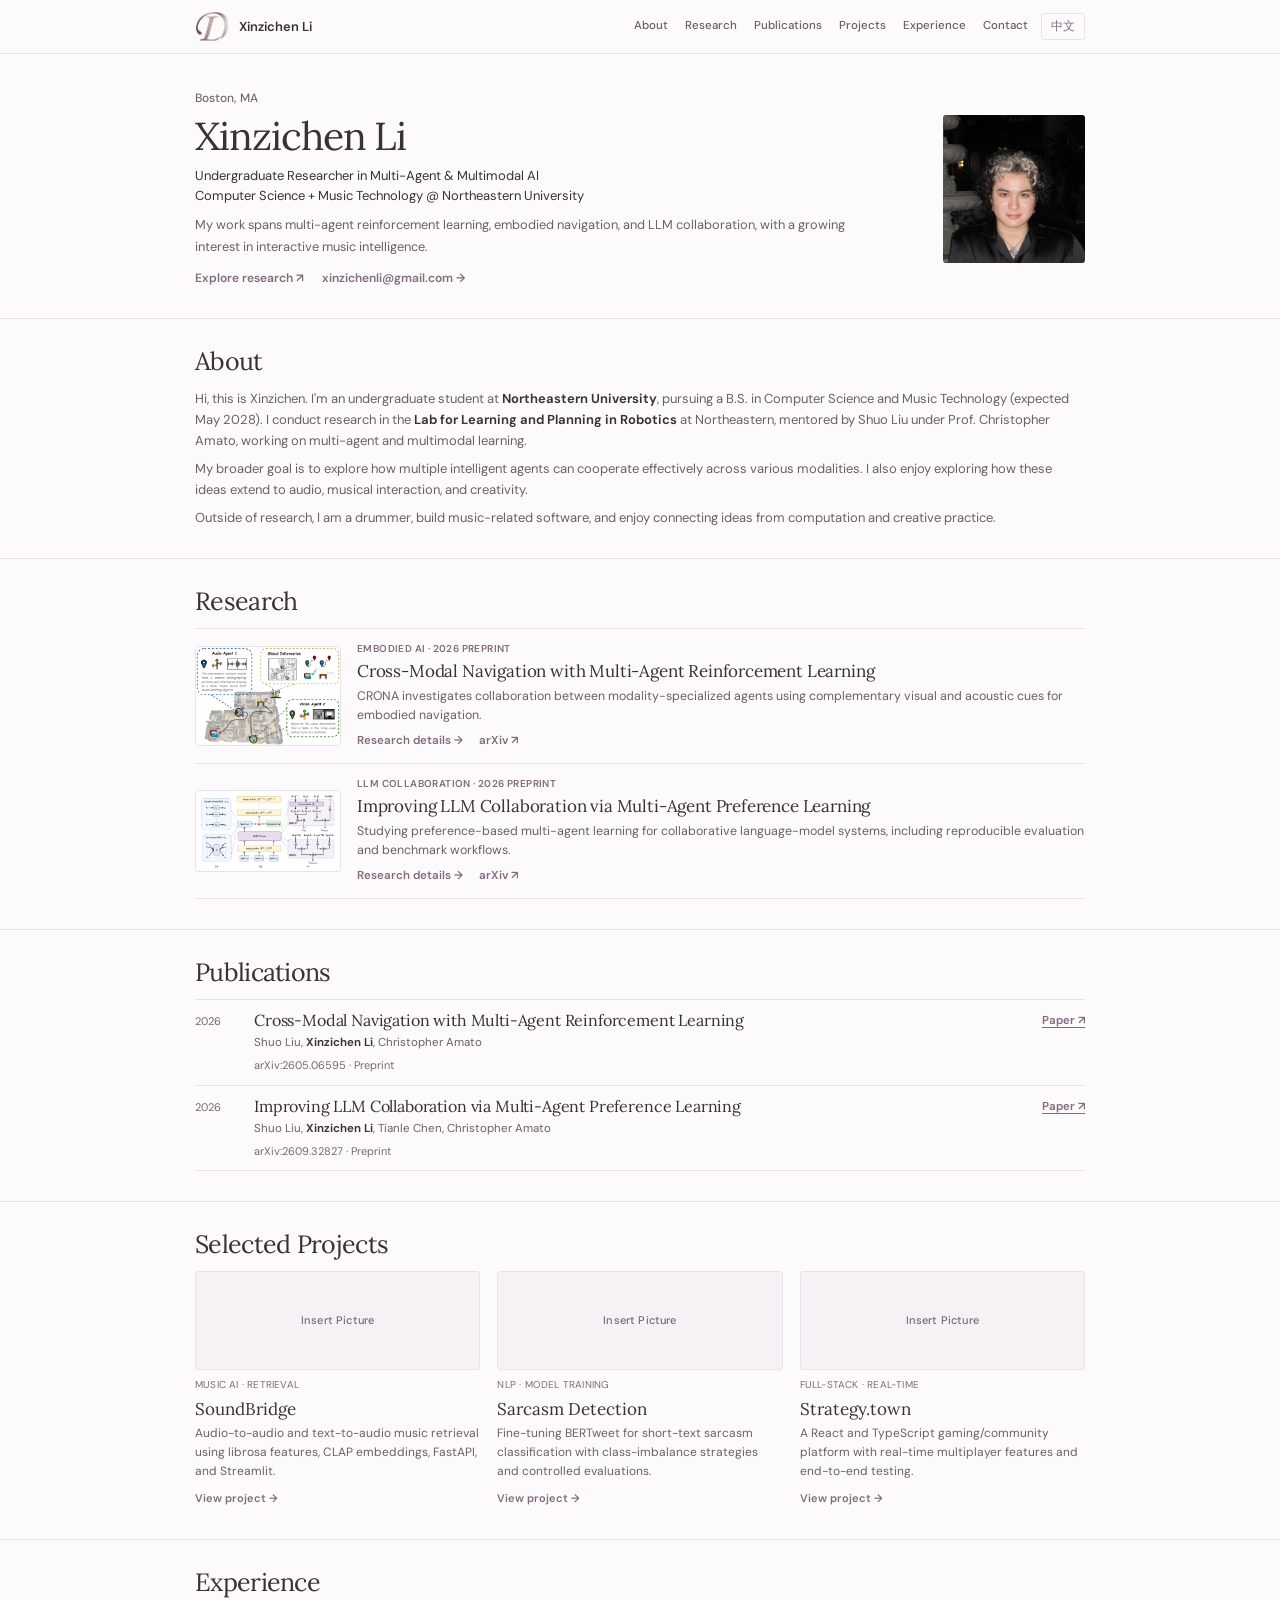
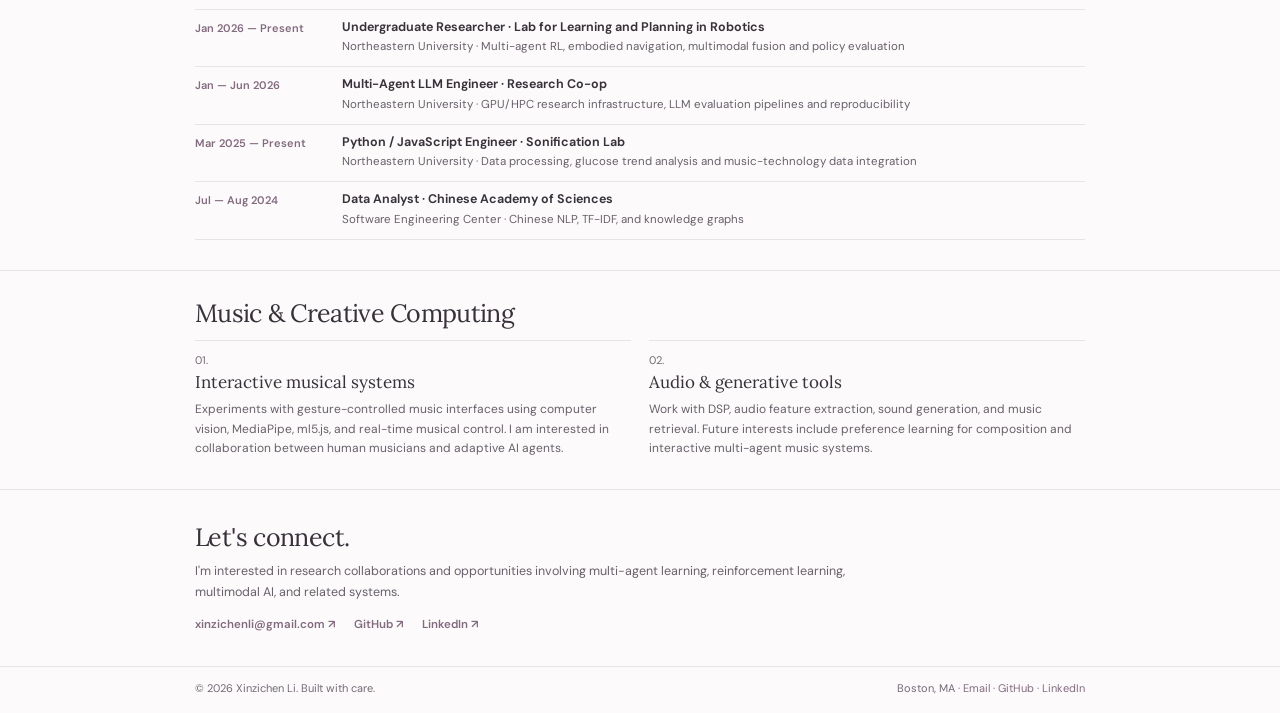
==== commit 1630f375: "adding language preferences adding language preferences" ====
--- a/index.html
+++ b/index.html
@@ -1,6 +1,6 @@
 <!DOCTYPE html>
 
-<html lang="en"><head><meta charset="utf-8"/><meta content="width=device-width,initial-scale=1" name="viewport"/><meta content="#FCFAFB" name="theme-color"/><meta content="Xinzichen Li is an undergraduate researcher at Northeastern University exploring multi-agent reinforcement learning, multimodal AI, embodied navigation, and music intelligence." name="description"/><meta content="Xinzichen Li" name="author"/><meta content="Xinzichen Li | Research in Multi-Agent &amp; Multimodal AI" property="og:title"/><meta content="Xinzichen Li is an undergraduate researcher at Northeastern University exploring multi-agent reinforcement learning, multimodal AI, embodied navigation, and music intelligence." property="og:description"/><meta content="website" property="og:type"/><title>Xinzichen Li | Research in Multi-Agent &amp; Multimodal AI</title><link href="assets/favicon.png" rel="icon" type="image/png"/><link href="assets/style.css" rel="stylesheet"/><link href="https://fonts.googleapis.com" rel="preconnect"/><link crossorigin="anonymous" href="https://fonts.gstatic.com" rel="preconnect"/><link href="https://fonts.googleapis.com/css2?family=DM+Sans:wght@400;500;600;650&amp;family=Lora:wght@400;500&amp;display=swap" rel="stylesheet"/></head><body><a class="skip-link" href="#main">Skip to content</a><header class="site-header"><div class="container header-inner"><a aria-label="Xinzichen Li — Home" class="brand" href="index.html"><img alt="" aria-hidden="true" class="brand-logo" height="34" src="assets/danny-li-logo.png" width="34"/><span>Xinzichen Li</span></a><button aria-controls="primary-navigation" aria-expanded="false" aria-label="Open navigation" class="mobile-toggle">☰ Menu</button><nav aria-label="Primary navigation" class="nav" id="primary-navigation"><a href="index.html#about">About</a><a href="index.html#research">Research</a><a href="index.html#publications">Publications</a><a href="index.html#projects">Projects</a><a href="index.html#experience">Experience</a><a href="index.html#contact">Contact</a></nav></div></header><main id="main"><div class="container"><section class="hero" id="home"><div><div class="eyebrow">Boston, MA</div><h1>Xinzichen Li</h1><p class="hero-sub">Undergraduate Researcher in Multi-Agent &amp; Multimodal AI<br/>Computer Science + Music Technology @ Northeastern University</p><p class="hero-description">My work spans multi-agent reinforcement learning, embodied navigation, and LLM collaboration, with a growing interest in interactive music intelligence.</p><div class="hero-actions"><a class="hero-link" href="#research">Explore research <span aria-hidden="true">↗</span></a><a class="hero-link" href="mailto:xinzichenli@gmail.com">xinzichenli@gmail.com <span aria-hidden="true">→</span></a></div></div><div class="hero-photo-col"><img class="hero-portrait" src="assets/xinzichen-li-portrait.jpg" alt="Portrait of Xinzichen Li" width="800" height="800" decoding="async"/></div></section></div>
+<html lang="en"><head><meta charset="utf-8"/><meta content="width=device-width,initial-scale=1" name="viewport"/><meta content="#FCFAFB" name="theme-color"/><meta content="Xinzichen Li is an undergraduate researcher at Northeastern University exploring multi-agent reinforcement learning, multimodal AI, embodied navigation, and music intelligence." name="description"/><meta content="Xinzichen Li" name="author"/><meta content="Xinzichen Li | Research in Multi-Agent &amp; Multimodal AI" property="og:title"/><meta content="Xinzichen Li is an undergraduate researcher at Northeastern University exploring multi-agent reinforcement learning, multimodal AI, embodied navigation, and music intelligence." property="og:description"/><meta content="website" property="og:type"/><title>Xinzichen Li | Research in Multi-Agent &amp; Multimodal AI</title><link href="assets/favicon.png" rel="icon" type="image/png"/><link href="assets/style.css" rel="stylesheet"/><link href="https://fonts.googleapis.com" rel="preconnect"/><link crossorigin="anonymous" href="https://fonts.gstatic.com" rel="preconnect"/><link href="https://fonts.googleapis.com/css2?family=DM+Sans:wght@400;500;600;650&amp;family=Lora:wght@400;500&amp;display=swap" rel="stylesheet"/><link rel="alternate" hreflang="en" href="https://dannygetgrammy.github.io/"/><link rel="alternate" hreflang="zh-Hans" href="https://dannygetgrammy.github.io/zh/"/><link rel="alternate" hreflang="x-default" href="https://dannygetgrammy.github.io/"/></head><body><a class="skip-link" href="#main">Skip to content</a><header class="site-header"><div class="container header-inner"><a aria-label="Xinzichen Li — Home" class="brand" href="index.html"><img alt="" aria-hidden="true" class="brand-logo" height="34" src="assets/danny-li-logo.png" width="34"/><span>Xinzichen Li</span></a><button aria-controls="primary-navigation" aria-expanded="false" aria-label="Open navigation" class="mobile-toggle">☰ Menu</button><nav aria-label="Primary navigation" class="nav" id="primary-navigation"><a href="index.html#about">About</a><a href="index.html#research">Research</a><a href="index.html#publications">Publications</a><a href="index.html#projects">Projects</a><a href="index.html#experience">Experience</a><a href="index.html#contact">Contact</a></nav><a class="language-switch" href="zh/index.html" hreflang="zh-Hans" lang="zh-CN" aria-label="Switch to Chinese">中文</a></div></header><main id="main"><div class="container"><section class="hero" id="home"><div><div class="eyebrow">Boston, MA</div><h1>Xinzichen Li</h1><p class="hero-sub">Undergraduate Researcher in Multi-Agent &amp; Multimodal AI<br/>Computer Science + Music Technology @ Northeastern University</p><p class="hero-description">My work spans multi-agent reinforcement learning, embodied navigation, and LLM collaboration, with a growing interest in interactive music intelligence.</p><div class="hero-actions"><a class="hero-link" href="#research">Explore research <span aria-hidden="true">↗</span></a><a class="hero-link" href="mailto:xinzichenli@gmail.com">xinzichenli@gmail.com <span aria-hidden="true">→</span></a></div></div><div class="hero-photo-col"><img class="hero-portrait" src="assets/xinzichen-li-portrait.jpg" alt="Portrait of Xinzichen Li" width="800" height="800" decoding="async"/></div></section></div>
 <hr class="divider"/><section class="section container" id="about"><div class="section-head"><div class="section-header-group"><h2>About</h2></div></div><div class="about-grid"><div><p class="about-copy">Hi, this is Xinzichen. I'm an undergraduate student at <strong>Northeastern University</strong>, pursuing a B.S. in Computer Science and Music Technology (expected May 2028). I conduct research in the <strong>Lab for Learning and Planning in Robotics</strong> at Northeastern, mentored by Shuo Liu under Prof. Christopher Amato, working on multi-agent and multimodal learning.</p><p class="about-copy">My broader goal is to explore how multiple intelligent agents can cooperate effectively across various modalities. I also enjoy exploring how these ideas extend to audio, musical interaction, and creativity.</p><p class="about-copy">Outside of research, I am a drummer, build music-related software, and enjoy connecting ideas from computation and creative practice.</p></div></div></section>
 <hr class="divider"/><section class="section container" id="research"><div class="section-head"><div><div class="section-header-group"><h2>Research</h2></div></div></div><div class="research-grid"><article class="research-card"><img class="research-figure" src="assets/figures/crona-figure-1.png" alt="CRONA Figure 1: collaborative navigation with audio and vision agents" loading="lazy"/><div class="research-body"><div class="card-meta">Embodied AI · 2026 Preprint</div><h3>Cross-Modal Navigation with Multi-Agent Reinforcement Learning</h3><p>CRONA investigates collaboration between modality-specialized agents using complementary visual and acoustic cues for embodied navigation.</p><div class="card-links"><a class="text-link" href="research/crona.html">Research details →</a><a class="text-link" href="https://arxiv.org/abs/2605.06595" rel="noopener" target="_blank">arXiv ↗</a></div></div></article><article class="research-card"><img class="research-figure" src="assets/figures/mapl-figure-1.png" alt="MAPL Figure 1: multi-agent preference learning framework" loading="lazy"/><div class="research-body"><div class="card-meta">LLM Collaboration · 2026 Preprint</div><h3>Improving LLM Collaboration via Multi-Agent Preference Learning</h3><p>Studying preference-based multi-agent learning for collaborative language-model systems, including reproducible evaluation and benchmark workflows.</p><div class="card-links"><a class="text-link" href="research/mapl.html">Research details →</a><a class="text-link" href="https://arxiv.org/abs/2609.32827" rel="noopener" target="_blank">arXiv ↗</a></div></div></article></div></section>
 <hr class="divider"/><section class="section container" id="publications"><div class="section-head"><div><div class="section-header-group"><h2>Publications</h2></div></div></div><div class="publications"><article class="pub-row"><div class="pub-year">2026</div><div><h3 class="pub-title">Cross-Modal Navigation with Multi-Agent Reinforcement Learning</h3><p class="pub-authors">Shuo Liu, <strong>Xinzichen Li</strong>, Christopher Amato</p><div class="pub-meta">arXiv:2605.06595 · Preprint</div></div><div class="pub-action"><a href="https://arxiv.org/abs/2605.06595" rel="noopener" target="_blank">Paper ↗</a></div></article><article class="pub-row"><div class="pub-year">2026</div><div><h3 class="pub-title">Improving LLM Collaboration via Multi-Agent Preference Learning</h3><p class="pub-authors">Shuo Liu, <strong>Xinzichen Li</strong>, Tianle Chen, Christopher Amato</p><div class="pub-meta">arXiv:2609.32827 · Preprint</div></div><div class="pub-action"><a href="https://arxiv.org/abs/2609.32827" rel="noopener" target="_blank">Paper ↗</a></div></article></div></section>
--- a/assets/style.css
+++ b/assets/style.css
@@ -293,3 +293,40 @@
 .research-figure { display: block; width: 100%; height: auto; align-self: center; border: 1px solid var(--line); border-radius: 3px; background: #fff; }
 .detail-figure { display: block; width: 100%; max-width: 960px; height: auto; margin: 0 auto; }
 .detail-visual a { display: block; }
+
+/* Language switch stays visible outside the collapsible mobile navigation. */
+.header-inner .nav { margin-left: auto; }
+.language-switch { flex-shrink: 0; padding: 4px 9px; border: 1px solid var(--line); border-radius: 3px; color: var(--accent); font: 500 11.5px/1.5 var(--sans); text-decoration: none; white-space: nowrap; }
+.language-switch:hover { color: var(--accent-hover); background: var(--soft); }
+html[lang="zh-CN"] {
+  --sans: "DM Sans", "PingFang SC", "Microsoft YaHei", "Noto Sans CJK SC", sans-serif;
+  --serif: "Lora", "Songti SC", "Noto Serif CJK SC", "SimSun", serif;
+}
+html[lang="zh-CN"] .section h2,
+html[lang="zh-CN"] .section-title { white-space: normal; }
+html[lang="zh-CN"] .about-copy,
+html[lang="zh-CN"] .hero-description,
+html[lang="zh-CN"] .research-body p,
+html[lang="zh-CN"] .project-card p,
+html[lang="zh-CN"] .beyond-card p,
+html[lang="zh-CN"] .detail-content p,
+html[lang="zh-CN"] .detail-content li { line-height: 1.85; }
+html[lang="zh-CN"] .detail-hero h1 { line-height: 1.4; letter-spacing: 0; }
+@media (min-width: 691px) and (max-width: 930px) {
+  .header-inner { gap: 9px; }
+  .header-inner .nav { gap: 10px; }
+}
+@media (max-width: 690px) {
+  .header-inner .brand { margin-right: auto; }
+  .language-switch { min-height: 36px; display: inline-flex; align-items: center; }
+}
+@media (pointer: coarse) {
+  .language-switch { min-height: 44px; min-width: 44px; justify-content: center; }
+}
+@media (max-width: 370px) {
+  .header-inner { gap: 6px; }
+  .brand { font-size: 12px; gap: 6px; }
+  .brand-logo { width: 27px; height: 27px; }
+  .mobile-toggle { font-size: 11px; padding: 5px 6px; }
+  .language-switch { font-size: 11px; padding: 4px 6px; }
+}
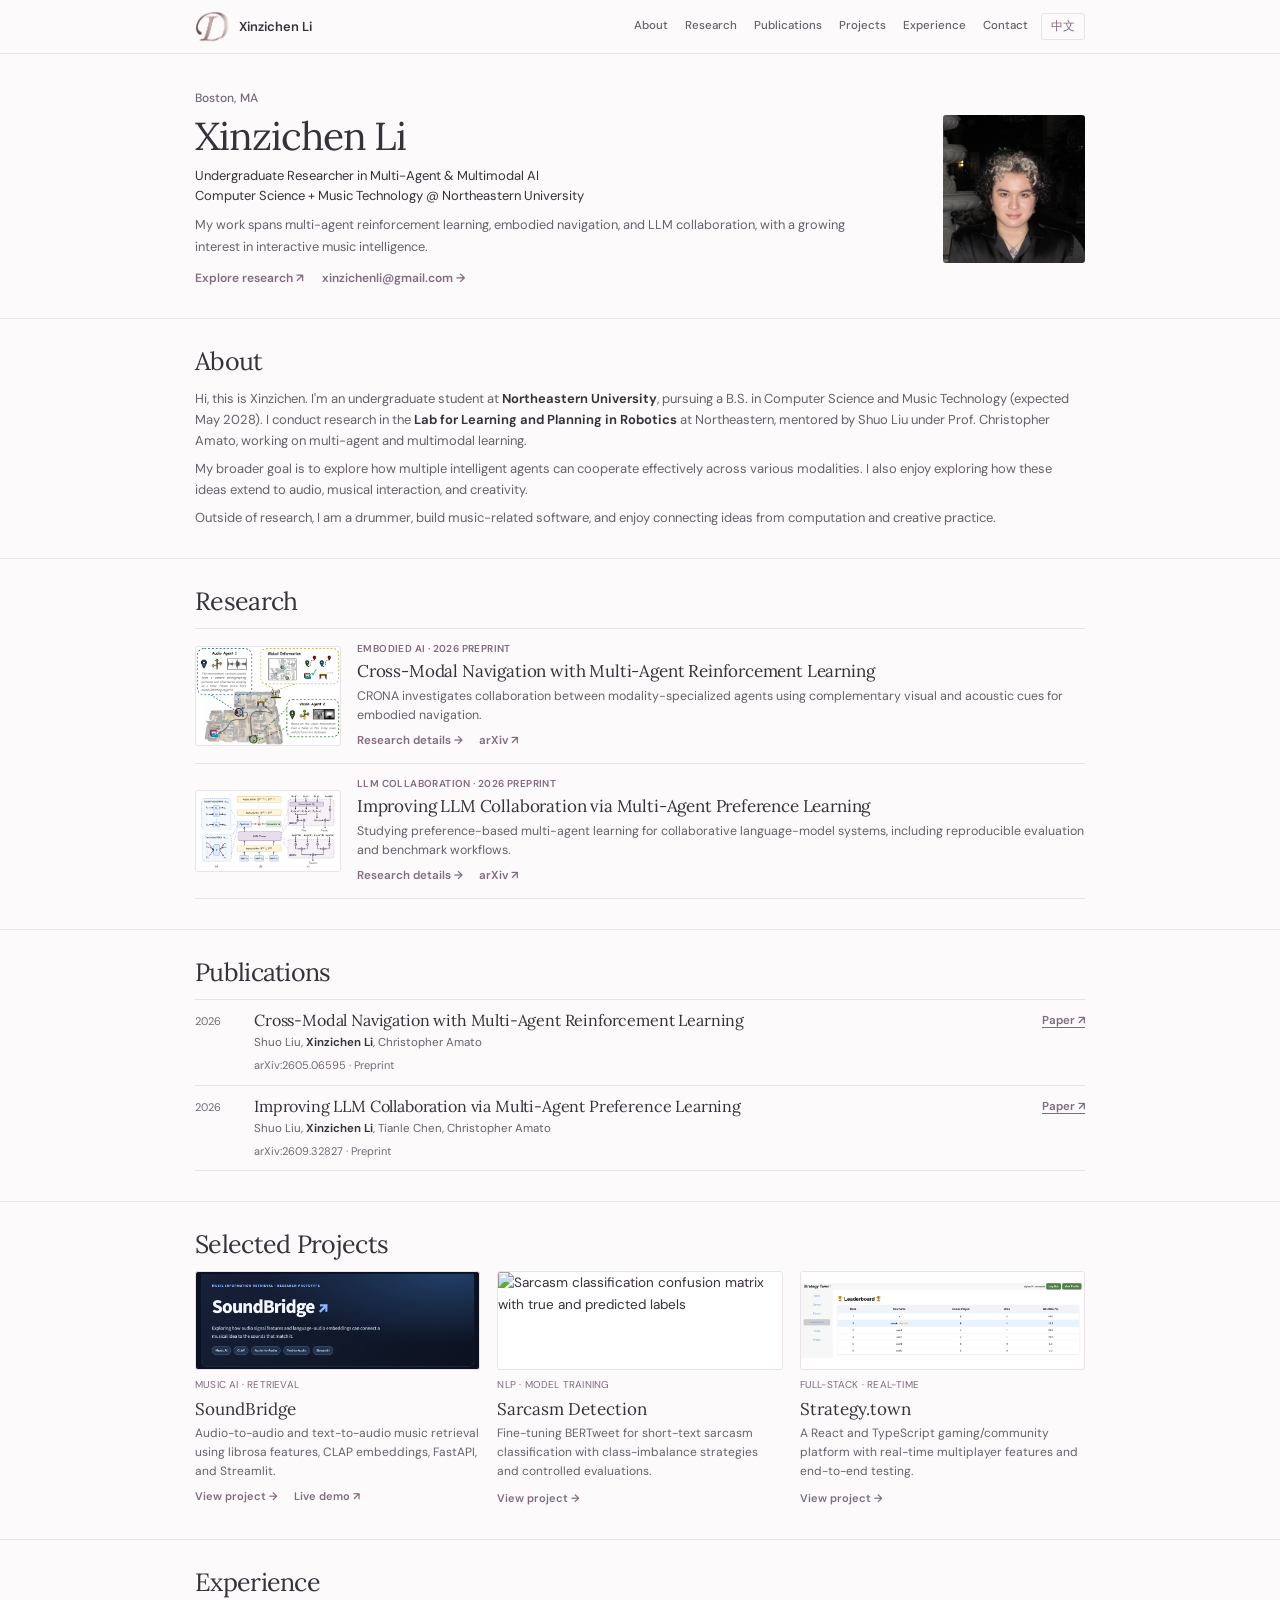
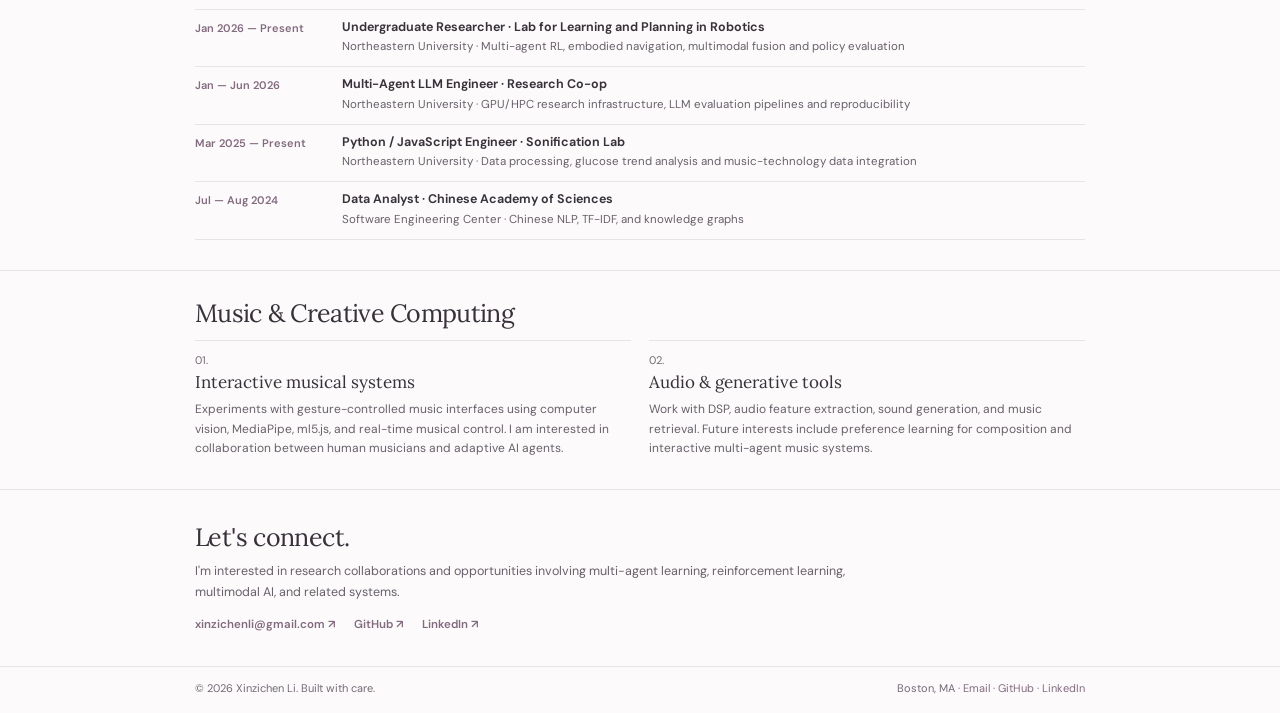
==== commit 614f0de5: "project expand adding links, photos" ====
--- a/index.html
+++ b/index.html
@@ -4,7 +4,7 @@
 <hr class="divider"/><section class="section container" id="about"><div class="section-head"><div class="section-header-group"><h2>About</h2></div></div><div class="about-grid"><div><p class="about-copy">Hi, this is Xinzichen. I'm an undergraduate student at <strong>Northeastern University</strong>, pursuing a B.S. in Computer Science and Music Technology (expected May 2028). I conduct research in the <strong>Lab for Learning and Planning in Robotics</strong> at Northeastern, mentored by Shuo Liu under Prof. Christopher Amato, working on multi-agent and multimodal learning.</p><p class="about-copy">My broader goal is to explore how multiple intelligent agents can cooperate effectively across various modalities. I also enjoy exploring how these ideas extend to audio, musical interaction, and creativity.</p><p class="about-copy">Outside of research, I am a drummer, build music-related software, and enjoy connecting ideas from computation and creative practice.</p></div></div></section>
 <hr class="divider"/><section class="section container" id="research"><div class="section-head"><div><div class="section-header-group"><h2>Research</h2></div></div></div><div class="research-grid"><article class="research-card"><img class="research-figure" src="assets/figures/crona-figure-1.png" alt="CRONA Figure 1: collaborative navigation with audio and vision agents" loading="lazy"/><div class="research-body"><div class="card-meta">Embodied AI · 2026 Preprint</div><h3>Cross-Modal Navigation with Multi-Agent Reinforcement Learning</h3><p>CRONA investigates collaboration between modality-specialized agents using complementary visual and acoustic cues for embodied navigation.</p><div class="card-links"><a class="text-link" href="research/crona.html">Research details →</a><a class="text-link" href="https://arxiv.org/abs/2605.06595" rel="noopener" target="_blank">arXiv ↗</a></div></div></article><article class="research-card"><img class="research-figure" src="assets/figures/mapl-figure-1.png" alt="MAPL Figure 1: multi-agent preference learning framework" loading="lazy"/><div class="research-body"><div class="card-meta">LLM Collaboration · 2026 Preprint</div><h3>Improving LLM Collaboration via Multi-Agent Preference Learning</h3><p>Studying preference-based multi-agent learning for collaborative language-model systems, including reproducible evaluation and benchmark workflows.</p><div class="card-links"><a class="text-link" href="research/mapl.html">Research details →</a><a class="text-link" href="https://arxiv.org/abs/2609.32827" rel="noopener" target="_blank">arXiv ↗</a></div></div></article></div></section>
 <hr class="divider"/><section class="section container" id="publications"><div class="section-head"><div><div class="section-header-group"><h2>Publications</h2></div></div></div><div class="publications"><article class="pub-row"><div class="pub-year">2026</div><div><h3 class="pub-title">Cross-Modal Navigation with Multi-Agent Reinforcement Learning</h3><p class="pub-authors">Shuo Liu, <strong>Xinzichen Li</strong>, Christopher Amato</p><div class="pub-meta">arXiv:2605.06595 · Preprint</div></div><div class="pub-action"><a href="https://arxiv.org/abs/2605.06595" rel="noopener" target="_blank">Paper ↗</a></div></article><article class="pub-row"><div class="pub-year">2026</div><div><h3 class="pub-title">Improving LLM Collaboration via Multi-Agent Preference Learning</h3><p class="pub-authors">Shuo Liu, <strong>Xinzichen Li</strong>, Tianle Chen, Christopher Amato</p><div class="pub-meta">arXiv:2609.32827 · Preprint</div></div><div class="pub-action"><a href="https://arxiv.org/abs/2609.32827" rel="noopener" target="_blank">Paper ↗</a></div></article></div></section>
-<hr class="divider"/><section class="section container" id="projects"><div class="section-head"><div><div class="section-header-group"><h2>Selected Projects</h2></div></div></div><div class="projects-grid"><a class="project-card" href="projects/soundbridge.html"><div aria-label="Image placeholder — Insert Picture" class="placeholder-image" role="img">Insert Picture</div><div class="project-card-body"><div class="tagline">MUSIC AI · RETRIEVAL</div><h3>SoundBridge</h3><p>Audio-to-audio and text-to-audio music retrieval using librosa features, CLAP embeddings, FastAPI, and Streamlit.</p><span class="explore">View project →</span></div></a><a class="project-card" href="projects/sarcasm.html"><div aria-label="Image placeholder — Insert Picture" class="placeholder-image" role="img">Insert Picture</div><div class="project-card-body"><div class="tagline">NLP · MODEL TRAINING</div><h3>Sarcasm Detection</h3><p>Fine-tuning BERTweet for short-text sarcasm classification with class-imbalance strategies and controlled evaluations.</p><span class="explore">View project →</span></div></a><a class="project-card" href="projects/strategy.html"><div aria-label="Image placeholder — Insert Picture" class="placeholder-image" role="img">Insert Picture</div><div class="project-card-body"><div class="tagline">FULL-STACK · REAL-TIME</div><h3>Strategy.town</h3><p>A React and TypeScript gaming/community platform with real-time multiplayer features and end-to-end testing.</p><span class="explore">View project →</span></div></a></div></section>
+<hr class="divider"/><section class="section container" id="projects"><div class="section-head"><div><div class="section-header-group"><h2>Selected Projects</h2></div></div></div><div class="projects-grid"><article class="project-card"><a class="project-image-link" href="projects/soundbridge.html"><img class="project-image project-image--soundbridge" src="assets/projects/soundbridge-preview.png" alt="SoundBridge music retrieval prototype" width="2040" height="708" loading="lazy" decoding="async"/></a><div class="project-card-body"><div class="tagline">MUSIC AI · RETRIEVAL</div><h3>SoundBridge</h3><p>Audio-to-audio and text-to-audio music retrieval using librosa features, CLAP embeddings, FastAPI, and Streamlit.</p><div class="project-actions"><a class="explore" href="projects/soundbridge.html">View project →</a><a class="explore" href="https://soundbridge.streamlit.app/" target="_blank" rel="noopener">Live demo ↗</a></div></div></article><a class="project-card" href="projects/sarcasm.html"><img class="project-image project-image--sarcasm" src="assets/projects/sarcasm-confusion-matrix.png" alt="Sarcasm classification confusion matrix with true and predicted labels" width="579" height="451" loading="lazy" decoding="async"/><div class="project-card-body"><div class="tagline">NLP · MODEL TRAINING</div><h3>Sarcasm Detection</h3><p>Fine-tuning BERTweet for short-text sarcasm classification with class-imbalance strategies and controlled evaluations.</p><span class="explore">View project →</span></div></a><a class="project-card" href="projects/strategy.html"><img class="project-image project-image--strategy" src="assets/projects/strategy-leaderboard.png" alt="Strategy.town leaderboard with ranks, games played, wins, and win rates" width="2048" height="544" loading="lazy" decoding="async"/><div class="project-card-body"><div class="tagline">FULL-STACK · REAL-TIME</div><h3>Strategy.town</h3><p>A React and TypeScript gaming/community platform with real-time multiplayer features and end-to-end testing.</p><span class="explore">View project →</span></div></a></div></section>
 <hr class="divider"/><section class="section container" id="experience"><div class="section-head"><div class="section-header-group"><h2>Experience</h2></div></div><div class="timeline"><div class="experience-row"><div class="experience-date">Jan 2026 — Present</div><div class="experience-info"><h3>Undergraduate Researcher · Lab for Learning and Planning in Robotics</h3><p>Northeastern University · Multi-agent RL, embodied navigation, multimodal fusion and policy evaluation</p></div></div><div class="experience-row"><div class="experience-date">Jan — Jun 2026</div><div class="experience-info"><h3>Multi-Agent LLM Engineer · Research Co-op</h3><p>Northeastern University · GPU/HPC research infrastructure, LLM evaluation pipelines and reproducibility</p></div></div><div class="experience-row"><div class="experience-date">Mar 2025 — Present</div><div class="experience-info"><h3>Python / JavaScript Engineer · Sonification Lab</h3><p>Northeastern University · Data processing, glucose trend analysis and music-technology data integration</p></div></div><div class="experience-row"><div class="experience-date">Jul — Aug 2024</div><div class="experience-info"><h3>Data Analyst · Chinese Academy of Sciences</h3><p>Software Engineering Center · Chinese NLP, TF-IDF, and knowledge graphs</p></div></div></div></section>
 <hr class="divider"/><section class="section container" id="beyond"><div class="section-head"><div><div class="section-header-group"><h2>Music &amp; Creative Computing</h2></div></div></div><div class="beyond-grid"><div class="beyond-card"><div class="small-number">01.</div><h3>Interactive musical systems</h3><p>Experiments with gesture-controlled music interfaces using computer vision, MediaPipe, ml5.js, and real-time musical control. I am interested in collaboration between human musicians and adaptive AI agents.</p></div><div class="beyond-card"><div class="small-number">02.</div><h3>Audio &amp; generative tools</h3><p>Work with DSP, audio feature extraction, sound generation, and music retrieval. Future interests include preference learning for composition and interactive multi-agent music systems.</p></div></div></section>
 <hr class="divider"/><section class="contact-section container" id="contact"><h2>Let's connect.</h2><p>I'm interested in research collaborations and opportunities involving multi-agent learning, reinforcement learning, multimodal AI, and related systems.</p><div class="contact-links"><a class="text-link" href="mailto:xinzichenli@gmail.com">xinzichenli@gmail.com ↗</a><a class="text-link" href="https://github.com/DannyGetGrammy" rel="noopener" target="_blank">GitHub ↗</a><a class="text-link" href="https://www.linkedin.com/in/xinzichen-li-80b513294" rel="noopener" target="_blank">LinkedIn ↗</a></div></section></main><footer class="site-footer"><div class="container footer-inner"><div>© <span data-year="">2026</span> Xinzichen Li. Built with care.</div><div>Boston, MA · <a href="mailto:xinzichenli@gmail.com">Email</a> · <a href="https://github.com/DannyGetGrammy" rel="noopener" target="_blank">GitHub</a> · <a href="https://www.linkedin.com/in/xinzichen-li-80b513294" rel="noopener" target="_blank">LinkedIn</a></div></div></footer><script defer="" src="assets/script.js"></script></body></html>
--- a/assets/style.css
+++ b/assets/style.css
@@ -330,3 +330,18 @@
   .mobile-toggle { font-size: 11px; padding: 5px 6px; }
   .language-switch { font-size: 11px; padding: 4px 6px; }
 }
+
+
+/* Project previews preserve screenshot text and complete chart axes. */
+.project-image { display: block; width: 100%; height: 99px; object-fit: contain; object-position: center; background: #fff; border: 1px solid var(--line); border-radius: 3px; }
+.project-image--soundbridge { background: #0B1220; }
+.project-image-link { display: block; min-width: 0; }
+.project-actions { display: flex; flex-wrap: wrap; gap: 6px 16px; }
+.project-actions a { text-decoration: none; }
+.project-actions a:hover { text-decoration: underline; }
+.project-detail-image { display: block; width: 100%; height: auto; margin: 0 auto; border: 1px solid var(--line); border-radius: 3px; }
+.project-detail-image--sarcasm { max-width: 579px; background: #fff; }
+.project-demo-action { margin-top: 15px; }
+@media (max-width: 690px) {
+  .project-image { height: 79px; }
+}
